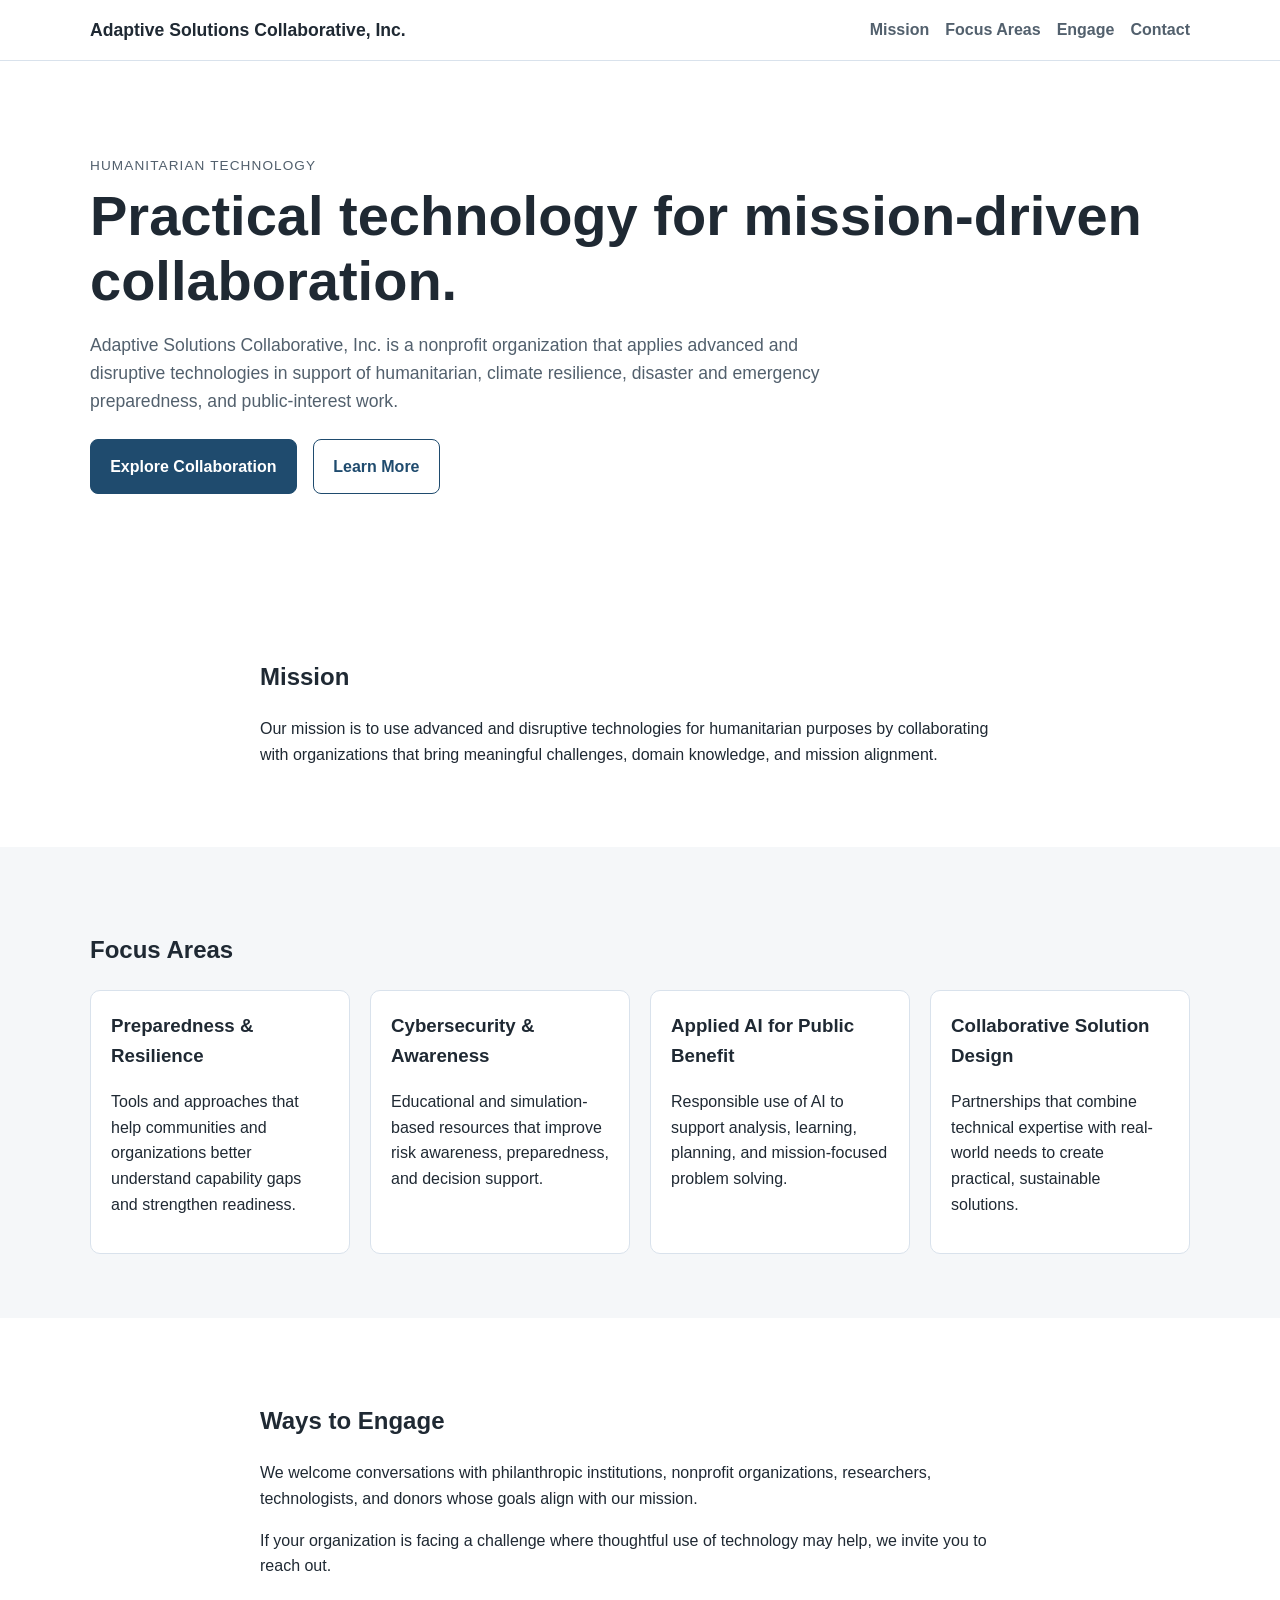
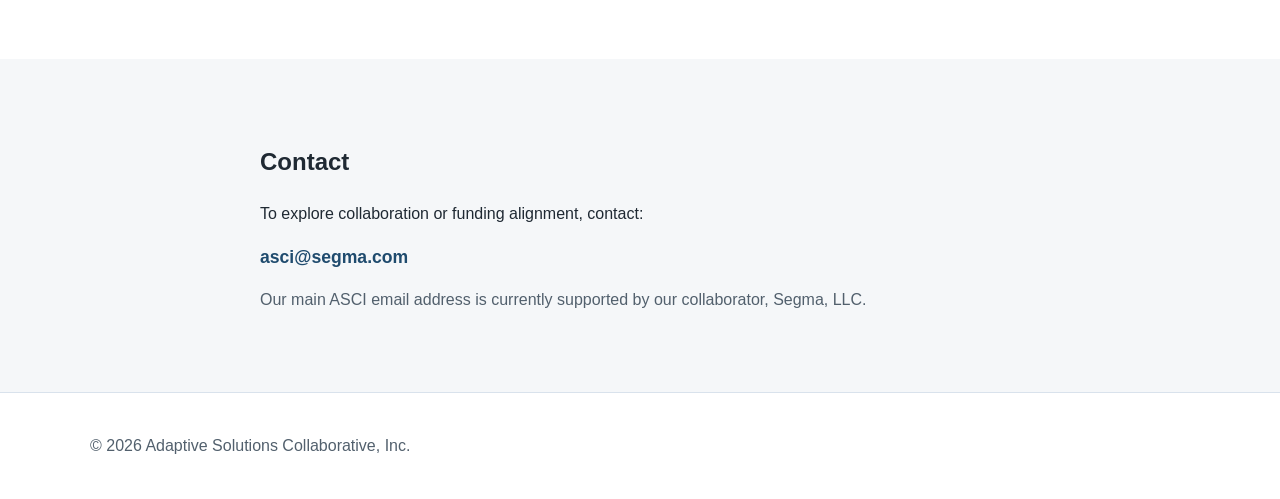
==== index.html @ 3cf9ac8d "Add content Update contact email and description in index.html" ====
<!DOCTYPE html>
<html lang="en">
<head>
  <meta charset="UTF-8" />
  <meta name="viewport" content="width=device-width, initial-scale=1.0" />
  <meta
    name="description"
    content="Adaptive Solutions Collaborative, Inc. uses advanced technologies for humanitarian purposes."
  />
  <title>Adaptive Solutions Collaborative, Inc.</title>
  <link rel="stylesheet" href="css/style.css" />
</head>
<body>
  <header class="site-header">
    <div class="container">
      <a class="brand" href="#">Adaptive Solutions Collaborative, Inc.</a>
      <nav aria-label="Main navigation">
        <ul class="nav-list">
          <li><a href="#mission">Mission</a></li>
          <li><a href="#focus">Focus Areas</a></li>
          <li><a href="#engage">Engage</a></li>
          <li><a href="#contact">Contact</a></li>
        </ul>
      </nav>
    </div>
  </header>

  <main>
    <section class="hero">
      <div class="container">
        <p class="eyebrow">Humanitarian Technology</p>
        <h1>Practical technology for mission-driven collaboration.</h1>
        <p class="lead">
          Adaptive Solutions Collaborative, Inc. is a nonprofit organization that
          applies advanced and disruptive technologies in support of humanitarian,
          climate resilience, disaster and emergency preparedness, and public-interest work.
        </p>
        <p class="hero-actions">
          <a class="button primary" href="#engage">Explore Collaboration</a>
          <a class="button secondary" href="#mission">Learn More</a>
        </p>
      </div>
    </section>

    <section id="mission" class="section">
      <div class="container narrow">
        <h2>Mission</h2>
        <p>
          Our mission is to use advanced and disruptive technologies for
          humanitarian purposes by collaborating with organizations that bring
          meaningful challenges, domain knowledge, and mission alignment.
        </p>
      </div>
    </section>

    <section id="focus" class="section alt">
      <div class="container">
        <h2>Focus Areas</h2>
        <div class="grid">
          <article class="card">
            <h3>Preparedness & Resilience</h3>
            <p>
              Tools and approaches that help communities and organizations better
              understand capability gaps and strengthen readiness.
            </p>
          </article>

          <article class="card">
            <h3>Cybersecurity & Awareness</h3>
            <p>
              Educational and simulation-based resources that improve risk
              awareness, preparedness, and decision support.
            </p>
          </article>

          <article class="card">
            <h3>Applied AI for Public Benefit</h3>
            <p>
              Responsible use of AI to support analysis, learning, planning, and
              mission-focused problem solving.
            </p>
          </article>

          <article class="card">
            <h3>Collaborative Solution Design</h3>
            <p>
              Partnerships that combine technical expertise with real-world needs
              to create practical, sustainable solutions.
            </p>
          </article>
        </div>
      </div>
    </section>

    <section id="engage" class="section">
      <div class="container narrow">
        <h2>Ways to Engage</h2>
        <p>
          We welcome conversations with philanthropic institutions, nonprofit
          organizations, researchers, technologists, and donors whose goals align
          with our mission.
        </p>
        <p>
          If your organization is facing a challenge where thoughtful use of
          technology may help, we invite you to reach out.
        </p>
      </div>
    </section>

    <section id="contact" class="section alt">
      <div class="container narrow">
        <h2>Contact</h2>
        <p>
          To explore collaboration or funding alignment, contact:
        </p>
        <p class="contact">
          <a href="mailto:asci@segma.com">asci@segma.com</a>
        </p>
        <p class="small-note">
          Our main ASCI email address is currently supported by our collaborator, Segma, LLC.
        </p>
      </div>
    </section>
  </main>

  <footer class="site-footer">
    <div class="container">
      <p>&copy; 2026 Adaptive Solutions Collaborative, Inc.</p>
    </div>
  </footer>
</body>
</html>
---- css/style.css ----
:root {
  --bg: #ffffff;
  --bg-alt: #f5f7f9;
  --text: #1f2933;
  --muted: #52606d;
  --border: #d9e2ec;
  --accent: #1f4b6e;
  --accent-dark: #16364f;
  --max-width: 1100px;
  --narrow-width: 760px;
}

* {
  box-sizing: border-box;
}

html {
  scroll-behavior: smooth;
}

body {
  margin: 0;
  font-family: Arial, Helvetica, sans-serif;
  line-height: 1.6;
  color: var(--text);
  background: var(--bg);
}

a {
  color: var(--accent);
}

a:hover,
a:focus {
  color: var(--accent-dark);
}

.container {
  width: min(100% - 2rem, var(--max-width));
  margin: 0 auto;
}

.container.narrow {
  width: min(100% - 2rem, var(--narrow-width));
}

.site-header {
  border-bottom: 1px solid var(--border);
  background: #fff;
}

.site-header .container {
  display: flex;
  justify-content: space-between;
  align-items: center;
  gap: 1rem;
  padding: 1rem 0;
  flex-wrap: wrap;
}

.brand {
  text-decoration: none;
  color: var(--text);
  font-size: 1.1rem;
  font-weight: 700;
}

.nav-list {
  list-style: none;
  display: flex;
  gap: 1rem;
  margin: 0;
  padding: 0;
  flex-wrap: wrap;
}

.nav-list a {
  text-decoration: none;
  color: var(--muted);
  font-weight: 600;
}

.hero {
  padding: 5rem 0 4rem;
}

.eyebrow {
  text-transform: uppercase;
  letter-spacing: 0.08em;
  font-size: 0.85rem;
  color: var(--muted);
  margin-bottom: 0.5rem;
}

.hero h1 {
  font-size: clamp(2rem, 5vw, 3.5rem);
  line-height: 1.15;
  margin: 0 0 1rem;
}

.lead {
  max-width: 48rem;
  color: var(--muted);
  font-size: 1.1rem;
}

.hero-actions {
  margin-top: 1.5rem;
}

.button {
  display: inline-block;
  padding: 0.85rem 1.2rem;
  margin-right: 0.75rem;
  border-radius: 8px;
  text-decoration: none;
  font-weight: 700;
  border: 1px solid var(--accent);
}

.button.primary {
  background: var(--accent);
  color: #fff;
}

.button.secondary {
  background: transparent;
  color: var(--accent);
}

.section {
  padding: 4rem 0;
}

.alt {
  background: var(--bg-alt);
}

.grid {
  display: grid;
  grid-template-columns: repeat(auto-fit, minmax(240px, 1fr));
  gap: 1.25rem;
}

.card {
  background: #fff;
  border: 1px solid var(--border);
  padding: 1.25rem;
  border-radius: 10px;
}

.card h3 {
  margin-top: 0;
}

.contact a {
  font-size: 1.1rem;
  font-weight: 700;
  text-decoration: none;
}

.small-note,
.site-footer {
  color: var(--muted);
}

.site-footer {
  border-top: 1px solid var(--border);
  padding: 1.5rem 0;
}

@media (max-width: 700px) {
  .hero {
    padding: 3.5rem 0 3rem;
  }

  .section {
    padding: 3rem 0;
  }
}
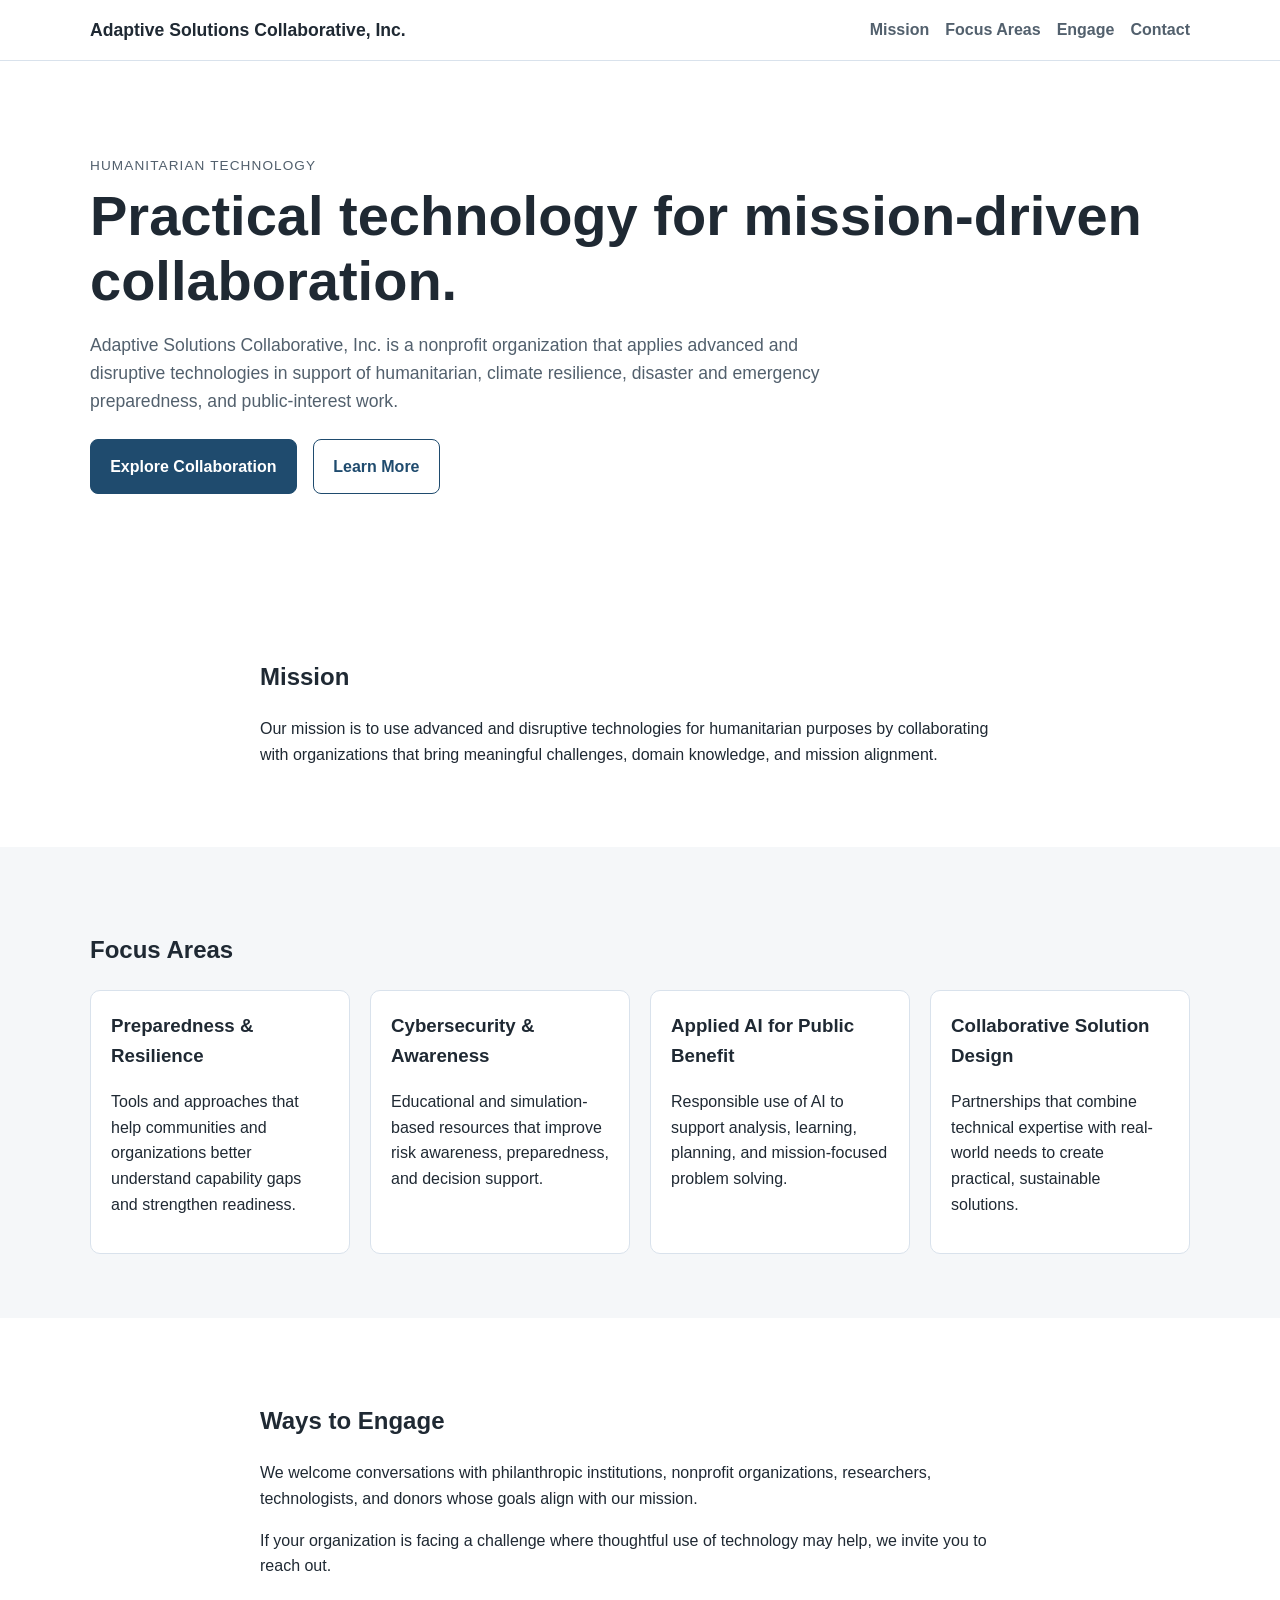
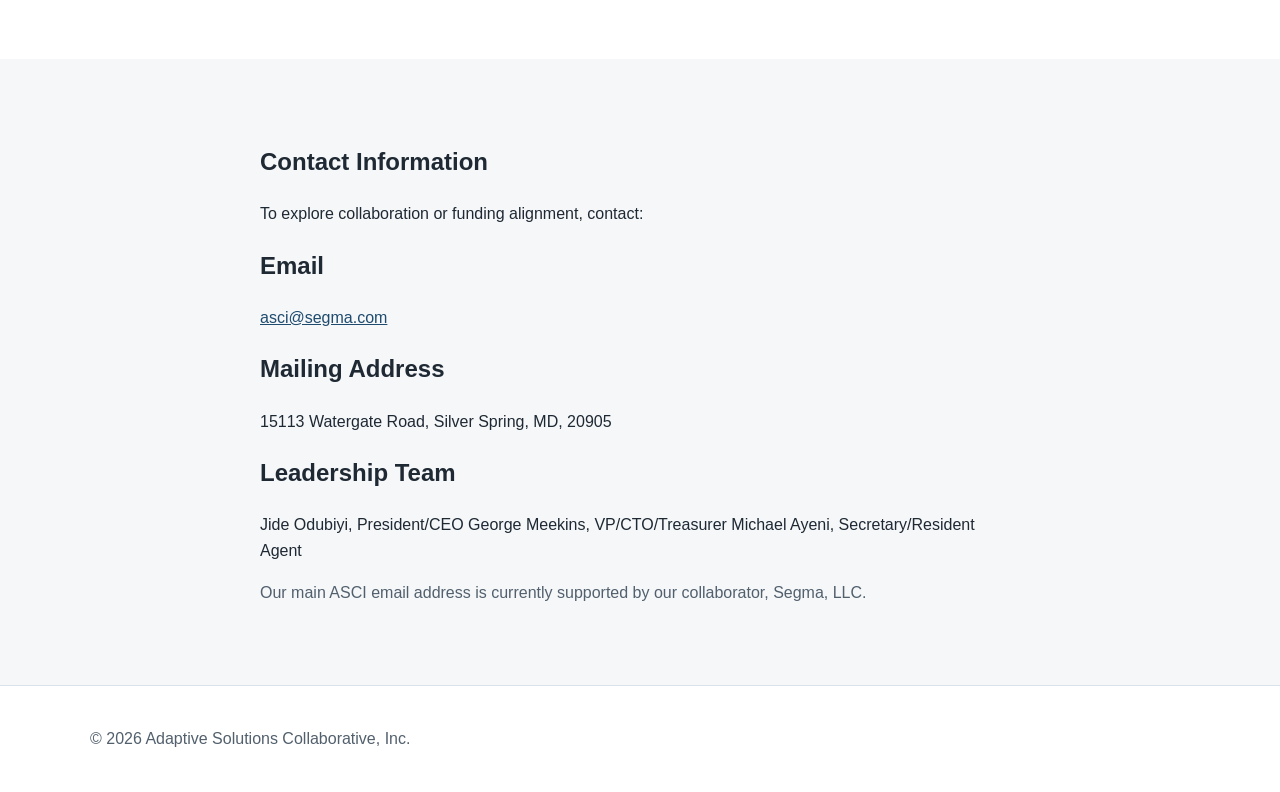
==== commit ded8673d: "Update contact section with detailed information" ====
--- a/index.html
+++ b/index.html
@@ -109,12 +109,25 @@
 
     <section id="contact" class="section alt">
       <div class="container narrow">
-        <h2>Contact</h2>
+        <h2>Contact Information</h2>
+       
         <p>
           To explore collaboration or funding alignment, contact:
         </p>
+        
         <p class="contact">
+          <h2>Email</h2>
           <a href="mailto:asci@segma.com">asci@segma.com</a>
+          <h2>Mailing Address</h2>
+          <p>
+            15113 Watergate Road, Silver Spring, MD, 20905
+          </p>
+          <h2>Leadership Team</h2>
+          <p>
+            Jide Odubiyi, President/CEO
+            George Meekins, VP/CTO/Treasurer
+            Michael Ayeni, Secretary/Resident Agent
+          </p>
         </p>
         <p class="small-note">
           Our main ASCI email address is currently supported by our collaborator, Segma, LLC.
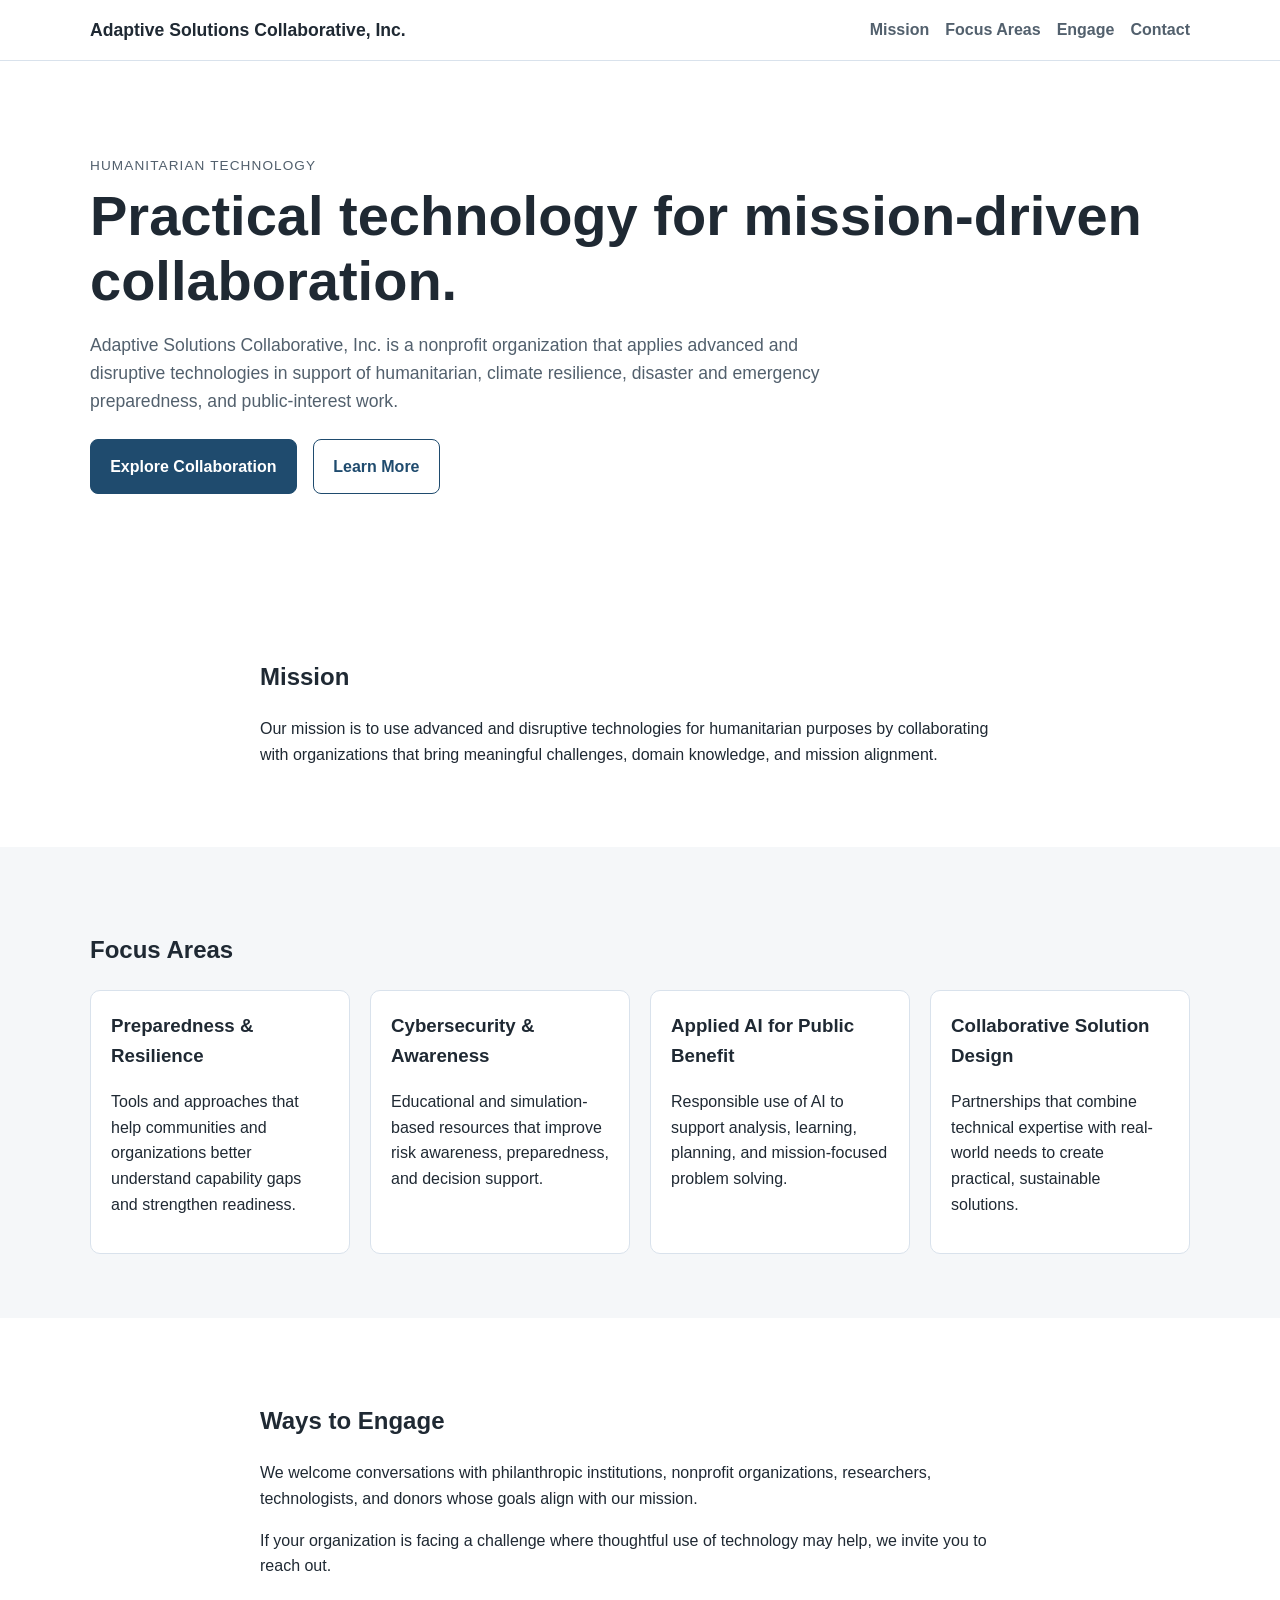
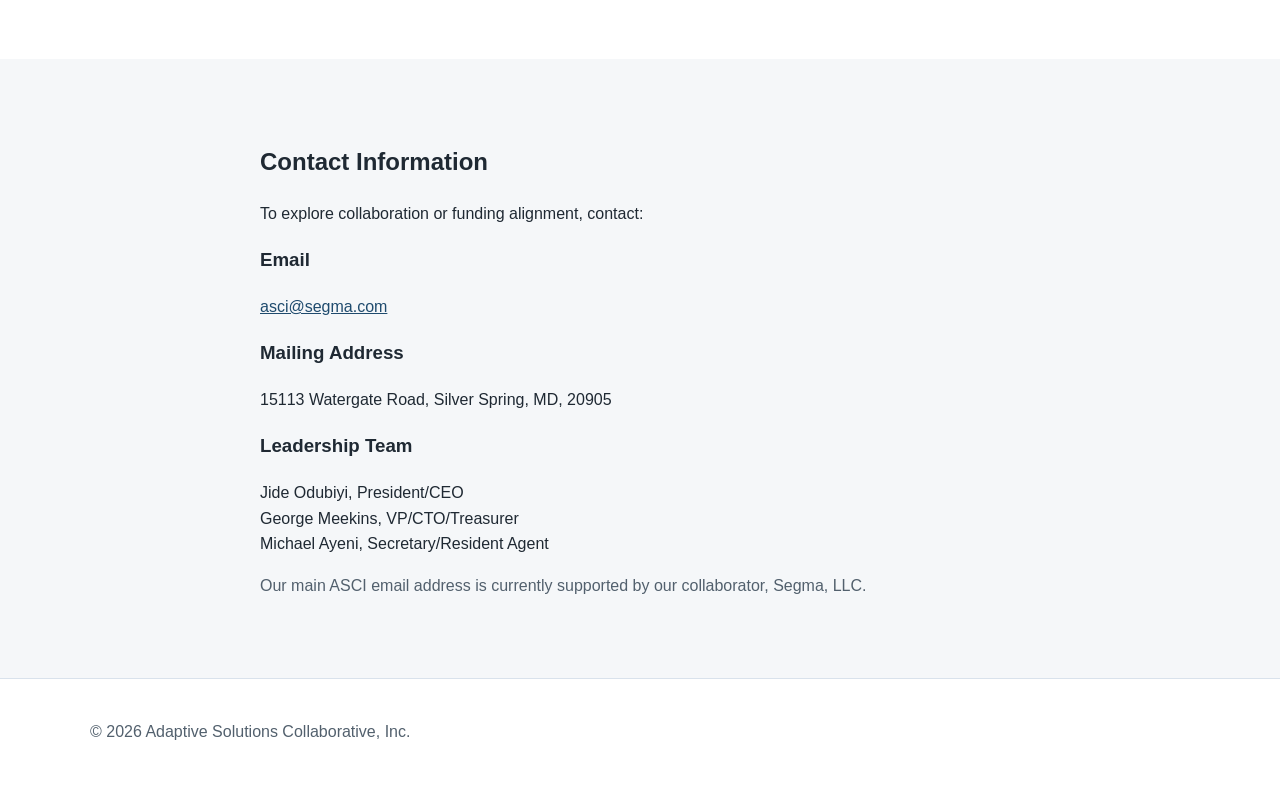
==== commit 5de0ac85: "Change headings from h2 to h3 in contact section" ====
--- a/index.html
+++ b/index.html
@@ -116,16 +116,16 @@
         </p>
         
         <p class="contact">
-          <h2>Email</h2>
+          <h3>Email</h3>
           <a href="mailto:asci@segma.com">asci@segma.com</a>
-          <h2>Mailing Address</h2>
+          <h3>Mailing Address</h3>
           <p>
             15113 Watergate Road, Silver Spring, MD, 20905
           </p>
-          <h2>Leadership Team</h2>
+          <h3>Leadership Team</h3>
           <p>
-            Jide Odubiyi, President/CEO
-            George Meekins, VP/CTO/Treasurer
+            Jide Odubiyi, President/CEO<br>
+            George Meekins, VP/CTO/Treasurer<br>
             Michael Ayeni, Secretary/Resident Agent
           </p>
         </p>
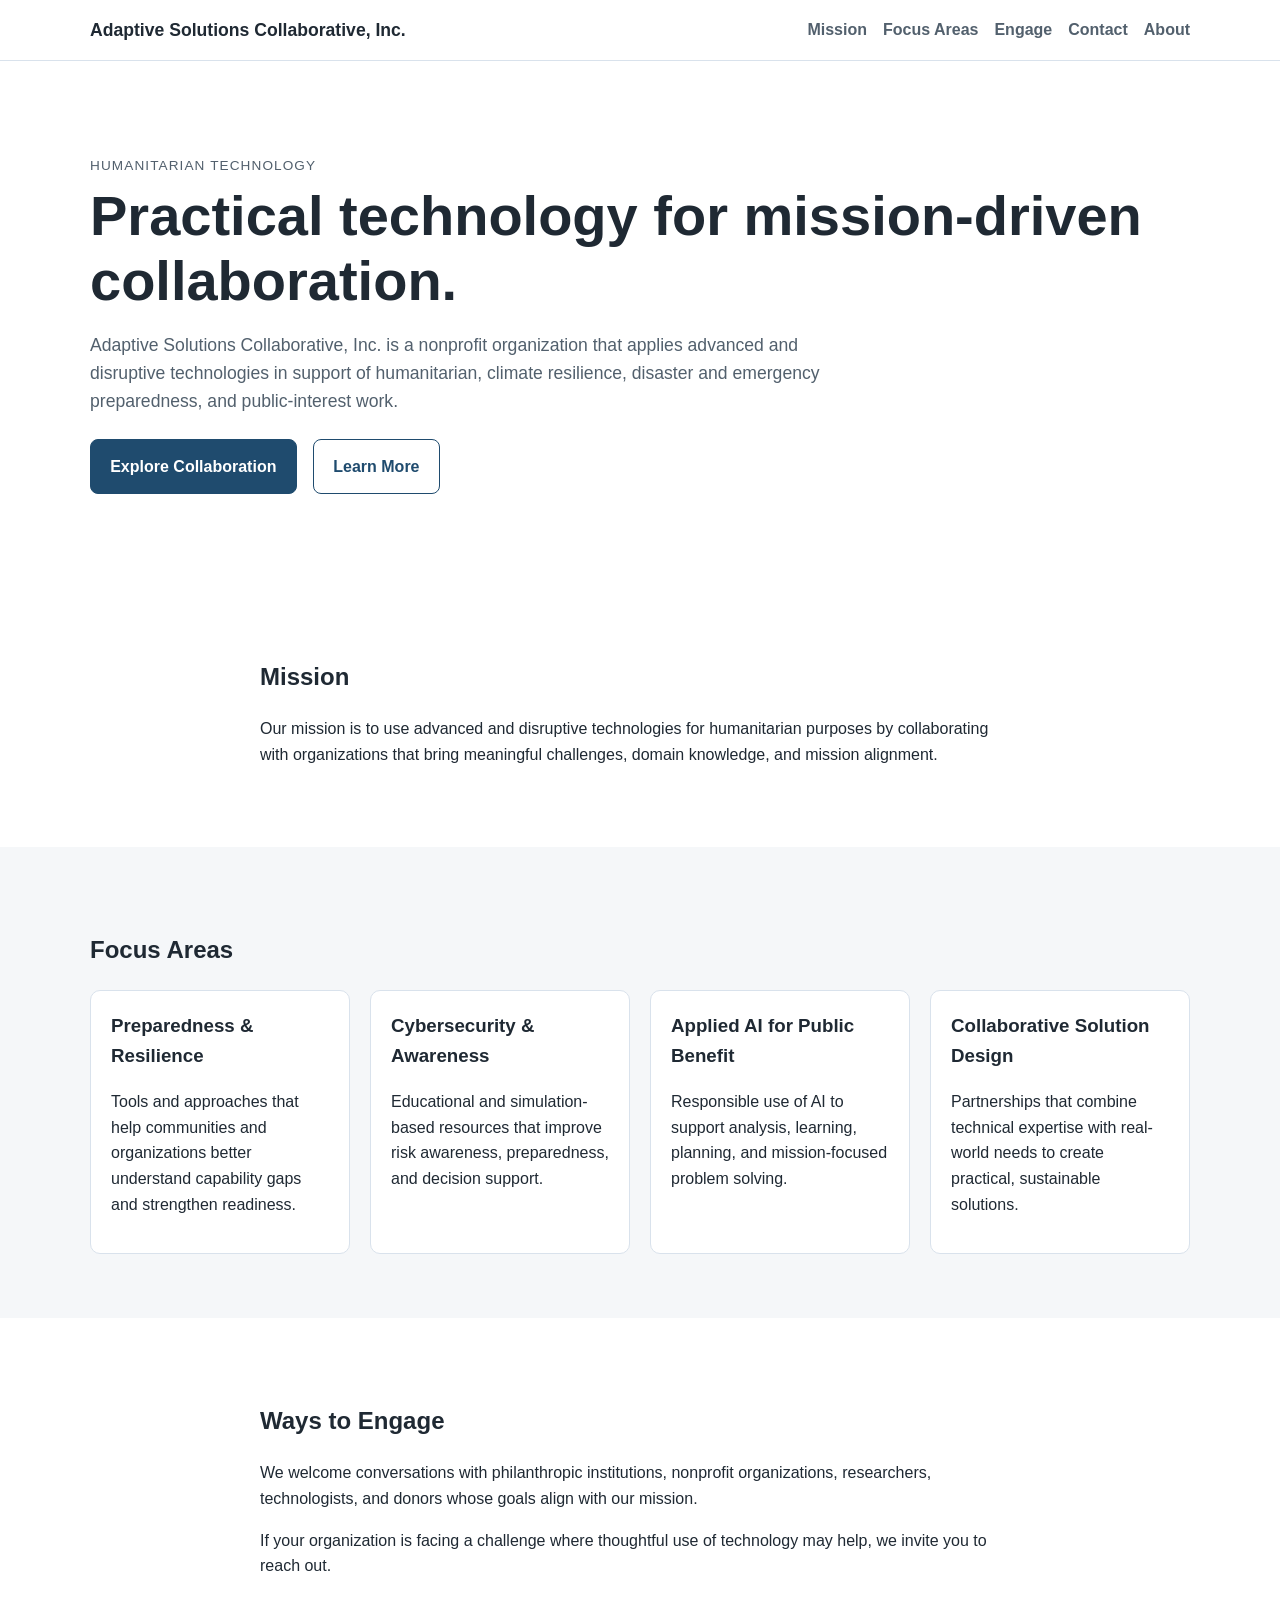
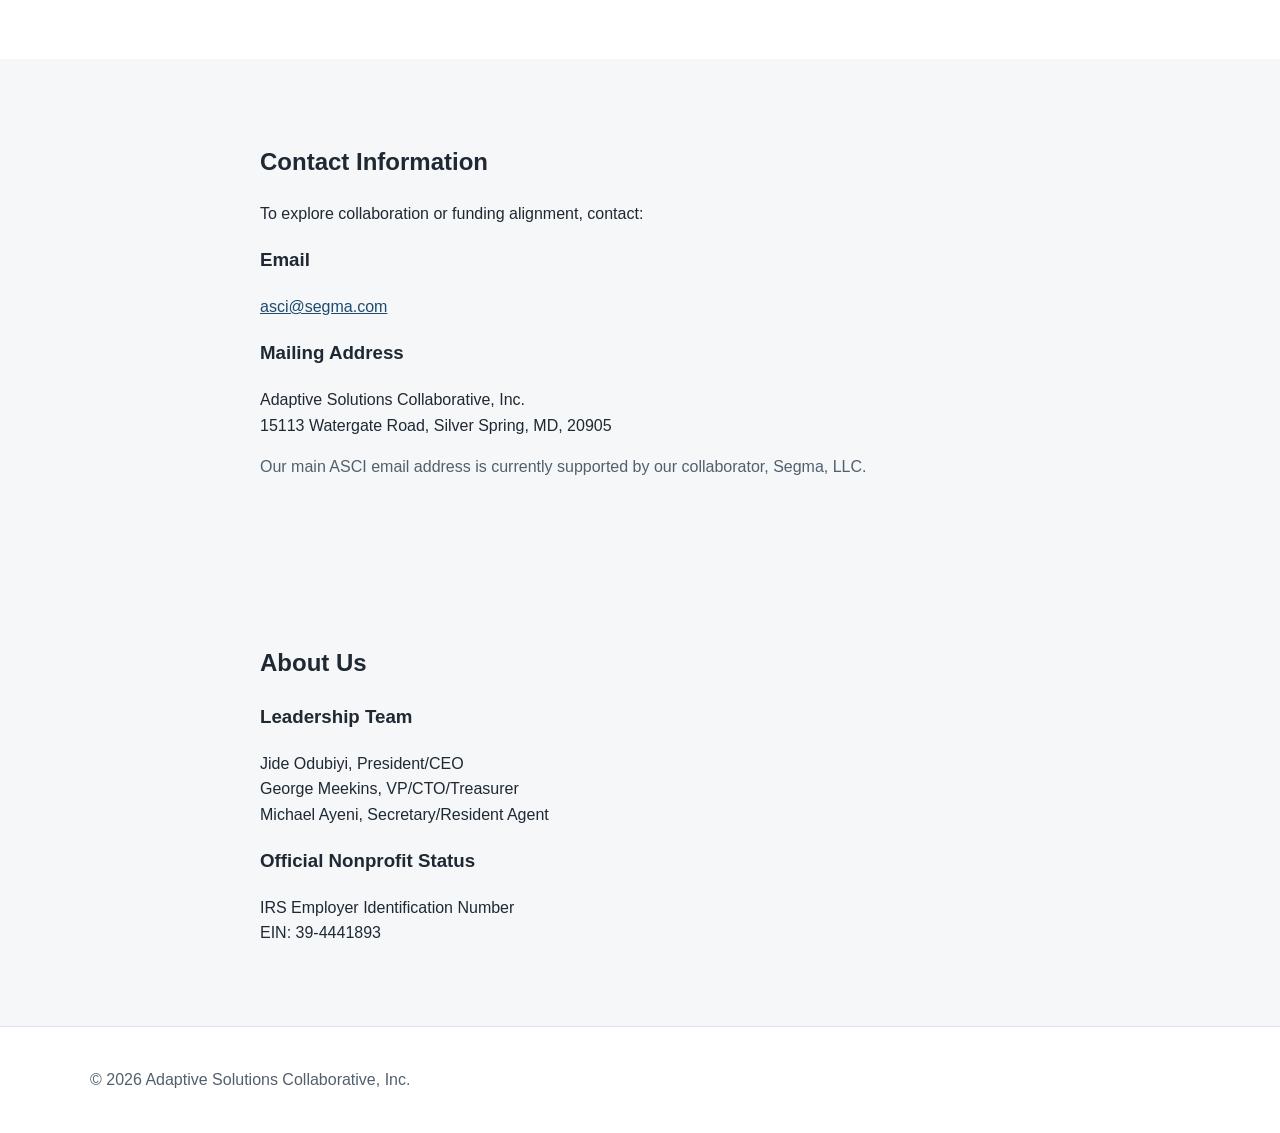
==== commit 5e8b96f2: "Add About section and update contact details Added 'About' section and updated contact information." ====
--- a/index.html
+++ b/index.html
@@ -20,6 +20,7 @@
           <li><a href="#focus">Focus Areas</a></li>
           <li><a href="#engage">Engage</a></li>
           <li><a href="#contact">Contact</a></li>
+          <li><a href="#about">About</a></li>
         </ul>
       </nav>
     </div>
@@ -110,18 +111,26 @@
     <section id="contact" class="section alt">
       <div class="container narrow">
         <h2>Contact Information</h2>
-       
         <p>
           To explore collaboration or funding alignment, contact:
         </p>
-        
         <p class="contact">
           <h3>Email</h3>
           <a href="mailto:asci@segma.com">asci@segma.com</a>
           <h3>Mailing Address</h3>
           <p>
+            Adaptive Solutions Collaborative, Inc.<br>
             15113 Watergate Road, Silver Spring, MD, 20905
           </p>
+          <p class="small-note">
+          Our main ASCI email address is currently supported by our collaborator, Segma, LLC.
+        </p>
+      </div>
+      
+    </section>
+     <section id="about" class="section alt">
+      <div class="container narrow">
+        <h2>About Us</h2>
           <h3>Leadership Team</h3>
           <p>
             Jide Odubiyi, President/CEO<br>
@@ -129,8 +138,10 @@
             Michael Ayeni, Secretary/Resident Agent
           </p>
         </p>
-        <p class="small-note">
-          Our main ASCI email address is currently supported by our collaborator, Segma, LLC.
+        <h3>Official Nonprofit Status</h3>
+        <p>
+          IRS Employer Identification Number<br>
+          EIN: 39-4441893
         </p>
       </div>
     </section>
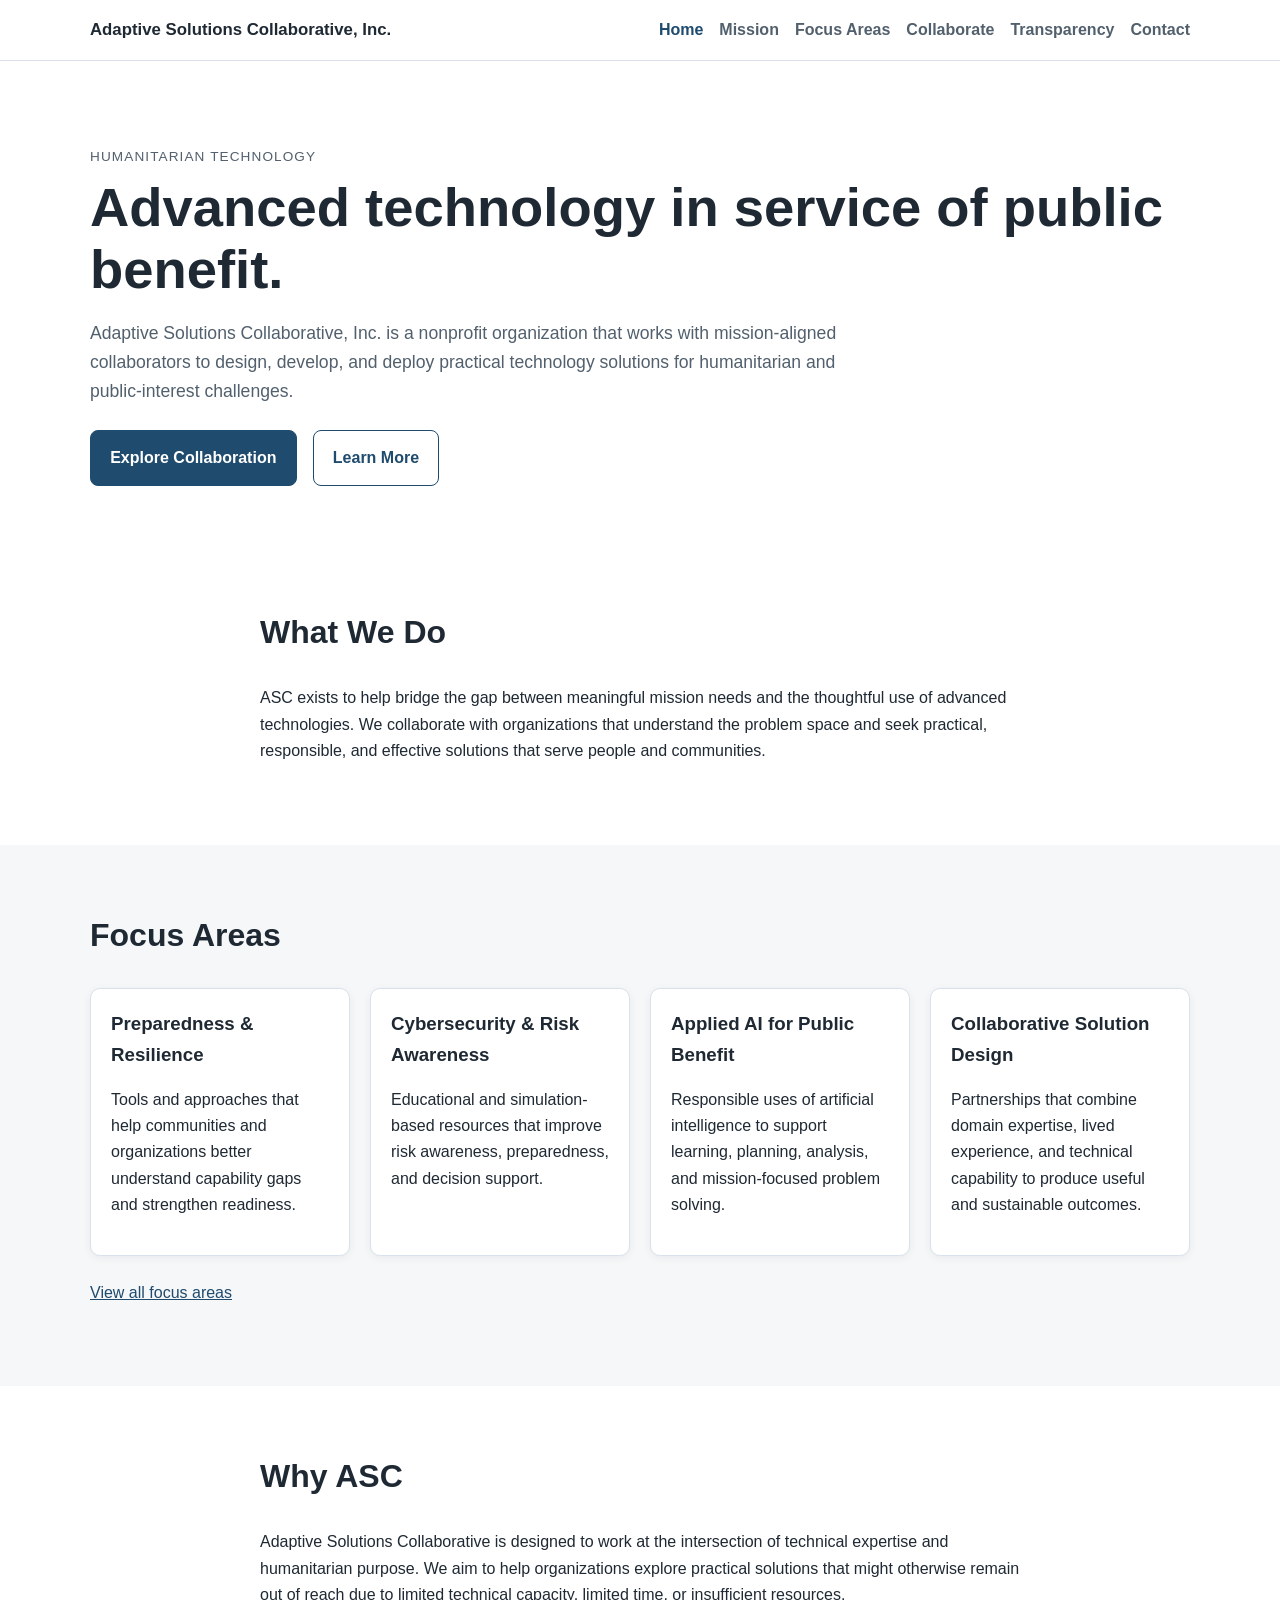
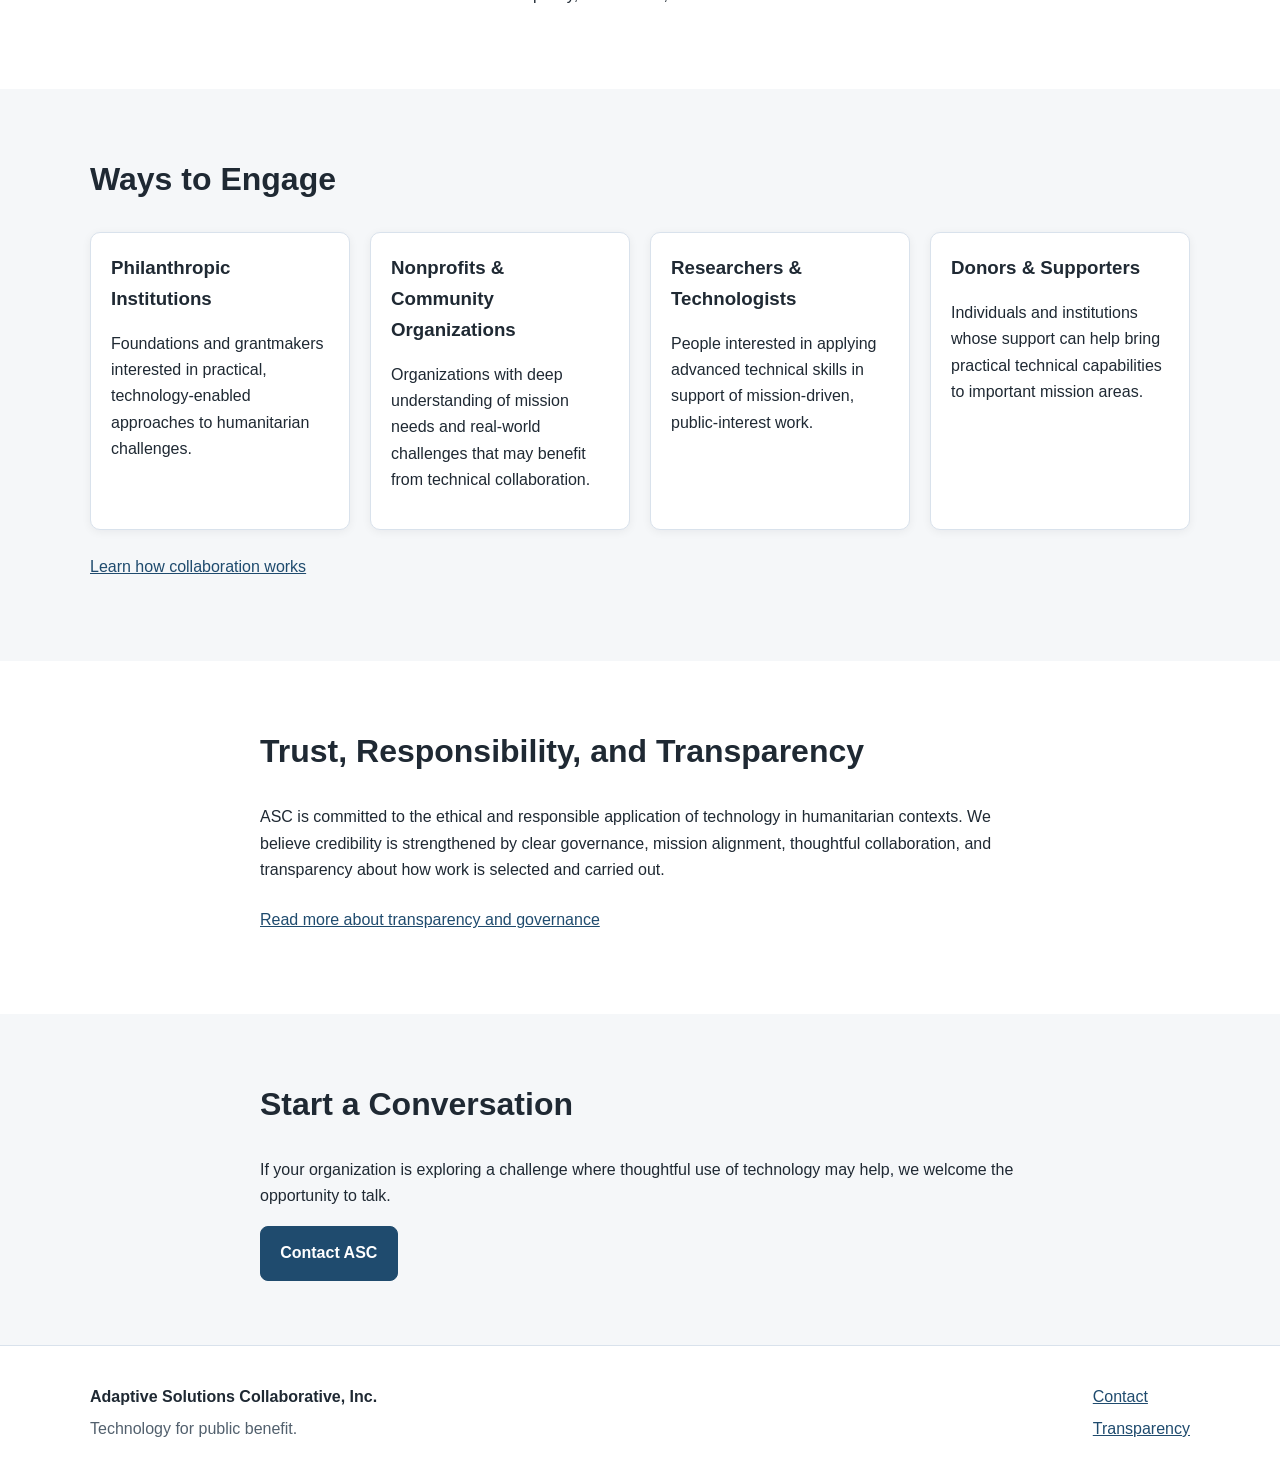
==== commit 15234c09: "Expand ASCI website content and navigation" ====
--- a/index.html
+++ b/index.html
@@ -5,22 +5,27 @@
   <meta name="viewport" content="width=device-width, initial-scale=1.0" />
   <meta
     name="description"
-    content="Adaptive Solutions Collaborative, Inc. uses advanced technologies for humanitarian purposes."
+    content="Adaptive Solutions Collaborative, Inc. applies advanced technologies to humanitarian and public-interest challenges through practical, responsible collaboration."
   />
   <title>Adaptive Solutions Collaborative, Inc.</title>
   <link rel="stylesheet" href="css/style.css" />
+  <script src="js/site.js" defer></script>
 </head>
 <body>
   <header class="site-header">
-    <div class="container">
-      <a class="brand" href="#">Adaptive Solutions Collaborative, Inc.</a>
-      <nav aria-label="Main navigation">
+    <div class="container header-inner">
+      <a class="brand" href="index.html">Adaptive Solutions Collaborative, Inc.</a>
+      <button class="nav-toggle" aria-expanded="false" aria-controls="site-nav">
+        Menu
+      </button>
+      <nav id="site-nav" class="site-nav" aria-label="Main navigation">
         <ul class="nav-list">
-          <li><a href="#mission">Mission</a></li>
-          <li><a href="#focus">Focus Areas</a></li>
-          <li><a href="#engage">Engage</a></li>
-          <li><a href="#contact">Contact</a></li>
-          <li><a href="#about">About</a></li>
+          <li><a class="active" href="index.html">Home</a></li>
+          <li><a href="mission.html">Mission</a></li>
+          <li><a href="focus-areas.html">Focus Areas</a></li>
+          <li><a href="collaborate.html">Collaborate</a></li>
+          <li><a href="transparency.html">Transparency</a></li>
+          <li><a href="contact.html">Contact</a></li>
         </ul>
       </nav>
     </div>
@@ -30,36 +35,37 @@
     <section class="hero">
       <div class="container">
         <p class="eyebrow">Humanitarian Technology</p>
-        <h1>Practical technology for mission-driven collaboration.</h1>
+        <h1>Advanced technology in service of public benefit.</h1>
         <p class="lead">
           Adaptive Solutions Collaborative, Inc. is a nonprofit organization that
-          applies advanced and disruptive technologies in support of humanitarian,
-          climate resilience, disaster and emergency preparedness, and public-interest work.
-        </p>
-        <p class="hero-actions">
-          <a class="button primary" href="#engage">Explore Collaboration</a>
-          <a class="button secondary" href="#mission">Learn More</a>
-        </p>
-      </div>
-    </section>
-
-    <section id="mission" class="section">
-      <div class="container narrow">
-        <h2>Mission</h2>
-        <p>
-          Our mission is to use advanced and disruptive technologies for
-          humanitarian purposes by collaborating with organizations that bring
-          meaningful challenges, domain knowledge, and mission alignment.
-        </p>
-      </div>
-    </section>
-
-    <section id="focus" class="section alt">
+          works with mission-aligned collaborators to design, develop, and deploy
+          practical technology solutions for humanitarian and public-interest challenges.
+        </p>
+        <div class="hero-actions">
+          <a class="button primary" href="collaborate.html">Explore Collaboration</a>
+          <a class="button secondary" href="mission.html">Learn More</a>
+        </div>
+      </div>
+    </section>
+
+    <section class="section">
+      <div class="container narrow">
+        <h2>What We Do</h2>
+        <p>
+          ASC exists to help bridge the gap between meaningful mission needs and the
+          thoughtful use of advanced technologies. We collaborate with organizations
+          that understand the problem space and seek practical, responsible, and
+          effective solutions that serve people and communities.
+        </p>
+      </div>
+    </section>
+
+    <section class="section alt">
       <div class="container">
         <h2>Focus Areas</h2>
-        <div class="grid">
-          <article class="card">
-            <h3>Preparedness & Resilience</h3>
+        <div class="card-grid">
+          <article class="card">
+            <h3>Preparedness &amp; Resilience</h3>
             <p>
               Tools and approaches that help communities and organizations better
               understand capability gaps and strengthen readiness.
@@ -67,90 +73,129 @@
           </article>
 
           <article class="card">
-            <h3>Cybersecurity & Awareness</h3>
-            <p>
-              Educational and simulation-based resources that improve risk
-              awareness, preparedness, and decision support.
+            <h3>Cybersecurity &amp; Risk Awareness</h3>
+            <p>
+              Educational and simulation-based resources that improve risk awareness,
+              preparedness, and decision support.
             </p>
           </article>
 
           <article class="card">
             <h3>Applied AI for Public Benefit</h3>
             <p>
-              Responsible use of AI to support analysis, learning, planning, and
-              mission-focused problem solving.
+              Responsible uses of artificial intelligence to support learning,
+              planning, analysis, and mission-focused problem solving.
             </p>
           </article>
 
           <article class="card">
             <h3>Collaborative Solution Design</h3>
             <p>
-              Partnerships that combine technical expertise with real-world needs
-              to create practical, sustainable solutions.
+              Partnerships that combine domain expertise, lived experience, and
+              technical capability to produce useful and sustainable outcomes.
             </p>
           </article>
         </div>
-      </div>
-    </section>
-
-    <section id="engage" class="section">
-      <div class="container narrow">
+
+        <p class="section-link">
+          <a href="focus-areas.html">View all focus areas</a>
+        </p>
+      </div>
+    </section>
+
+    <section class="section">
+      <div class="container narrow">
+        <h2>Why ASC</h2>
+        <p>
+          Adaptive Solutions Collaborative is designed to work at the intersection
+          of technical expertise and humanitarian purpose. We aim to help organizations
+          explore practical solutions that might otherwise remain out of reach due to
+          limited technical capacity, limited time, or insufficient resources.
+        </p>
+      </div>
+    </section>
+
+    <section class="section alt">
+      <div class="container">
         <h2>Ways to Engage</h2>
-        <p>
-          We welcome conversations with philanthropic institutions, nonprofit
-          organizations, researchers, technologists, and donors whose goals align
-          with our mission.
-        </p>
-        <p>
-          If your organization is facing a challenge where thoughtful use of
-          technology may help, we invite you to reach out.
-        </p>
-      </div>
-    </section>
-
-    <section id="contact" class="section alt">
-      <div class="container narrow">
-        <h2>Contact Information</h2>
-        <p>
-          To explore collaboration or funding alignment, contact:
-        </p>
-        <p class="contact">
-          <h3>Email</h3>
-          <a href="mailto:asci@segma.com">asci@segma.com</a>
-          <h3>Mailing Address</h3>
-          <p>
-            Adaptive Solutions Collaborative, Inc.<br>
-            15113 Watergate Road, Silver Spring, MD, 20905
-          </p>
-          <p class="small-note">
-          Our main ASCI email address is currently supported by our collaborator, Segma, LLC.
-        </p>
-      </div>
-      
-    </section>
-     <section id="about" class="section alt">
-      <div class="container narrow">
-        <h2>About Us</h2>
-          <h3>Leadership Team</h3>
-          <p>
-            Jide Odubiyi, President/CEO<br>
-            George Meekins, VP/CTO/Treasurer<br>
-            Michael Ayeni, Secretary/Resident Agent
-          </p>
-        </p>
-        <h3>Official Nonprofit Status</h3>
-        <p>
-          IRS Employer Identification Number<br>
-          EIN: 39-4441893
-        </p>
+        <div class="card-grid">
+          <article class="card">
+            <h3>Philanthropic Institutions</h3>
+            <p>
+              Foundations and grantmakers interested in practical, technology-enabled
+              approaches to humanitarian challenges.
+            </p>
+          </article>
+
+          <article class="card">
+            <h3>Nonprofits &amp; Community Organizations</h3>
+            <p>
+              Organizations with deep understanding of mission needs and real-world
+              challenges that may benefit from technical collaboration.
+            </p>
+          </article>
+
+          <article class="card">
+            <h3>Researchers &amp; Technologists</h3>
+            <p>
+              People interested in applying advanced technical skills in support of
+              mission-driven, public-interest work.
+            </p>
+          </article>
+
+          <article class="card">
+            <h3>Donors &amp; Supporters</h3>
+            <p>
+              Individuals and institutions whose support can help bring practical
+              technical capabilities to important mission areas.
+            </p>
+          </article>
+        </div>
+
+        <p class="section-link">
+          <a href="collaborate.html">Learn how collaboration works</a>
+        </p>
+      </div>
+    </section>
+
+    <section class="section">
+      <div class="container narrow">
+        <h2>Trust, Responsibility, and Transparency</h2>
+        <p>
+          ASC is committed to the ethical and responsible application of technology
+          in humanitarian contexts. We believe credibility is strengthened by clear
+          governance, mission alignment, thoughtful collaboration, and transparency
+          about how work is selected and carried out.
+        </p>
+        <p class="section-link">
+          <a href="transparency.html">Read more about transparency and governance</a>
+        </p>
+      </div>
+    </section>
+
+    <section class="section callout">
+      <div class="container narrow">
+        <h2>Start a Conversation</h2>
+        <p>
+          If your organization is exploring a challenge where thoughtful use of
+          technology may help, we welcome the opportunity to talk.
+        </p>
+        <a class="button primary" href="contact.html">Contact ASC</a>
       </div>
     </section>
   </main>
 
   <footer class="site-footer">
-    <div class="container">
-      <p>&copy; 2026 Adaptive Solutions Collaborative, Inc.</p>
+    <div class="container footer-inner">
+      <div>
+        <p class="footer-title">Adaptive Solutions Collaborative, Inc.</p>
+        <p class="footer-tag">Technology for public benefit.</p>
+      </div>
+      <div>
+        <p><a href="contact.html">Contact</a></p>
+        <p><a href="transparency.html">Transparency</a></p>
+      </div>
     </div>
   </footer>
 </body>
-</html>
+</html>
--- a/css/style.css
+++ b/css/style.css
@@ -8,6 +8,8 @@
   --accent-dark: #16364f;
   --max-width: 1100px;
   --narrow-width: 760px;
+  --radius: 10px;
+  --shadow: 0 2px 10px rgba(15, 23, 42, 0.06);
 }
 
 * {
@@ -21,9 +23,14 @@
 body {
   margin: 0;
   font-family: Arial, Helvetica, sans-serif;
-  line-height: 1.6;
+  line-height: 1.65;
   color: var(--text);
   background: var(--bg);
+}
+
+img {
+  max-width: 100%;
+  display: block;
 }
 
 a {
@@ -47,12 +54,15 @@
 .site-header {
   border-bottom: 1px solid var(--border);
   background: #fff;
-}
-
-.site-header .container {
-  display: flex;
+  position: sticky;
+  top: 0;
+  z-index: 20;
+}
+
+.header-inner {
+  display: flex;
+  align-items: center;
   justify-content: space-between;
-  align-items: center;
   gap: 1rem;
   padding: 1rem 0;
   flex-wrap: wrap;
@@ -61,8 +71,12 @@
 .brand {
   text-decoration: none;
   color: var(--text);
-  font-size: 1.1rem;
-  font-weight: 700;
+  font-size: 1.05rem;
+  font-weight: 700;
+}
+
+.site-nav {
+  display: block;
 }
 
 .nav-list {
@@ -80,8 +94,25 @@
   font-weight: 600;
 }
 
-.hero {
-  padding: 5rem 0 4rem;
+.nav-list a.active,
+.nav-list a:hover,
+.nav-list a:focus {
+  color: var(--accent);
+}
+
+.nav-toggle {
+  display: none;
+  background: transparent;
+  border: 1px solid var(--border);
+  border-radius: 8px;
+  padding: 0.6rem 0.9rem;
+  font-weight: 700;
+  cursor: pointer;
+}
+
+.hero,
+.page-hero {
+  padding: 4.5rem 0 3.5rem;
 }
 
 .eyebrow {
@@ -92,8 +123,9 @@
   margin-bottom: 0.5rem;
 }
 
-.hero h1 {
-  font-size: clamp(2rem, 5vw, 3.5rem);
+.hero h1,
+.page-hero h1 {
+  font-size: clamp(2rem, 5vw, 3.4rem);
   line-height: 1.15;
   margin: 0 0 1rem;
 }
@@ -102,16 +134,18 @@
   max-width: 48rem;
   color: var(--muted);
   font-size: 1.1rem;
+  margin-bottom: 1.5rem;
 }
 
 .hero-actions {
-  margin-top: 1.5rem;
+  display: flex;
+  gap: 1rem;
+  flex-wrap: wrap;
 }
 
 .button {
   display: inline-block;
   padding: 0.85rem 1.2rem;
-  margin-right: 0.75rem;
   border-radius: 8px;
   text-decoration: none;
   font-weight: 700;
@@ -123,6 +157,12 @@
   color: #fff;
 }
 
+.button.primary:hover,
+.button.primary:focus {
+  background: var(--accent-dark);
+  color: #fff;
+}
+
 .button.secondary {
   background: transparent;
   color: var(--accent);
@@ -132,11 +172,18 @@
   padding: 4rem 0;
 }
 
-.alt {
+.alt,
+.callout {
   background: var(--bg-alt);
 }
 
-.grid {
+.section h2,
+.callout h2 {
+  margin-top: 0;
+  font-size: 2rem;
+}
+
+.card-grid {
   display: grid;
   grid-template-columns: repeat(auto-fit, minmax(240px, 1fr));
   gap: 1.25rem;
@@ -145,36 +192,85 @@
 .card {
   background: #fff;
   border: 1px solid var(--border);
+  border-radius: var(--radius);
   padding: 1.25rem;
-  border-radius: 10px;
+  box-shadow: var(--shadow);
 }
 
 .card h3 {
   margin-top: 0;
-}
-
-.contact a {
-  font-size: 1.1rem;
-  font-weight: 700;
-  text-decoration: none;
-}
-
-.small-note,
-.site-footer {
-  color: var(--muted);
+  margin-bottom: 0.75rem;
+}
+
+.section-link {
+  margin-top: 1.5rem;
+}
+
+.process-list {
+  padding-left: 1.2rem;
+}
+
+.process-list li {
+  margin-bottom: 1rem;
+}
+
+.contact-line a {
+  font-size: 1.2rem;
+  font-weight: 700;
+  text-decoration: none;
 }
 
 .site-footer {
   border-top: 1px solid var(--border);
-  padding: 1.5rem 0;
+  padding: 2rem 0;
+}
+
+.footer-inner {
+  display: flex;
+  justify-content: space-between;
+  gap: 2rem;
+  flex-wrap: wrap;
+}
+
+.footer-title {
+  font-weight: 700;
+  margin: 0 0 0.25rem;
+}
+
+.footer-tag {
+  color: var(--muted);
+  margin: 0;
+}
+
+.site-footer p {
+  margin: 0.35rem 0;
+}
+
+@media (max-width: 800px) {
+  .nav-toggle {
+    display: inline-block;
+  }
+
+  .site-nav {
+    width: 100%;
+    display: none;
+  }
+
+  .site-nav.open {
+    display: block;
+  }
+
+  .nav-list {
+    flex-direction: column;
+    align-items: flex-start;
+    padding-top: 0.5rem;
+  }
 }
 
 @media (max-width: 700px) {
-  .hero {
-    padding: 3.5rem 0 3rem;
-  }
-
+  .hero,
+  .page-hero,
   .section {
     padding: 3rem 0;
   }
-}
+}
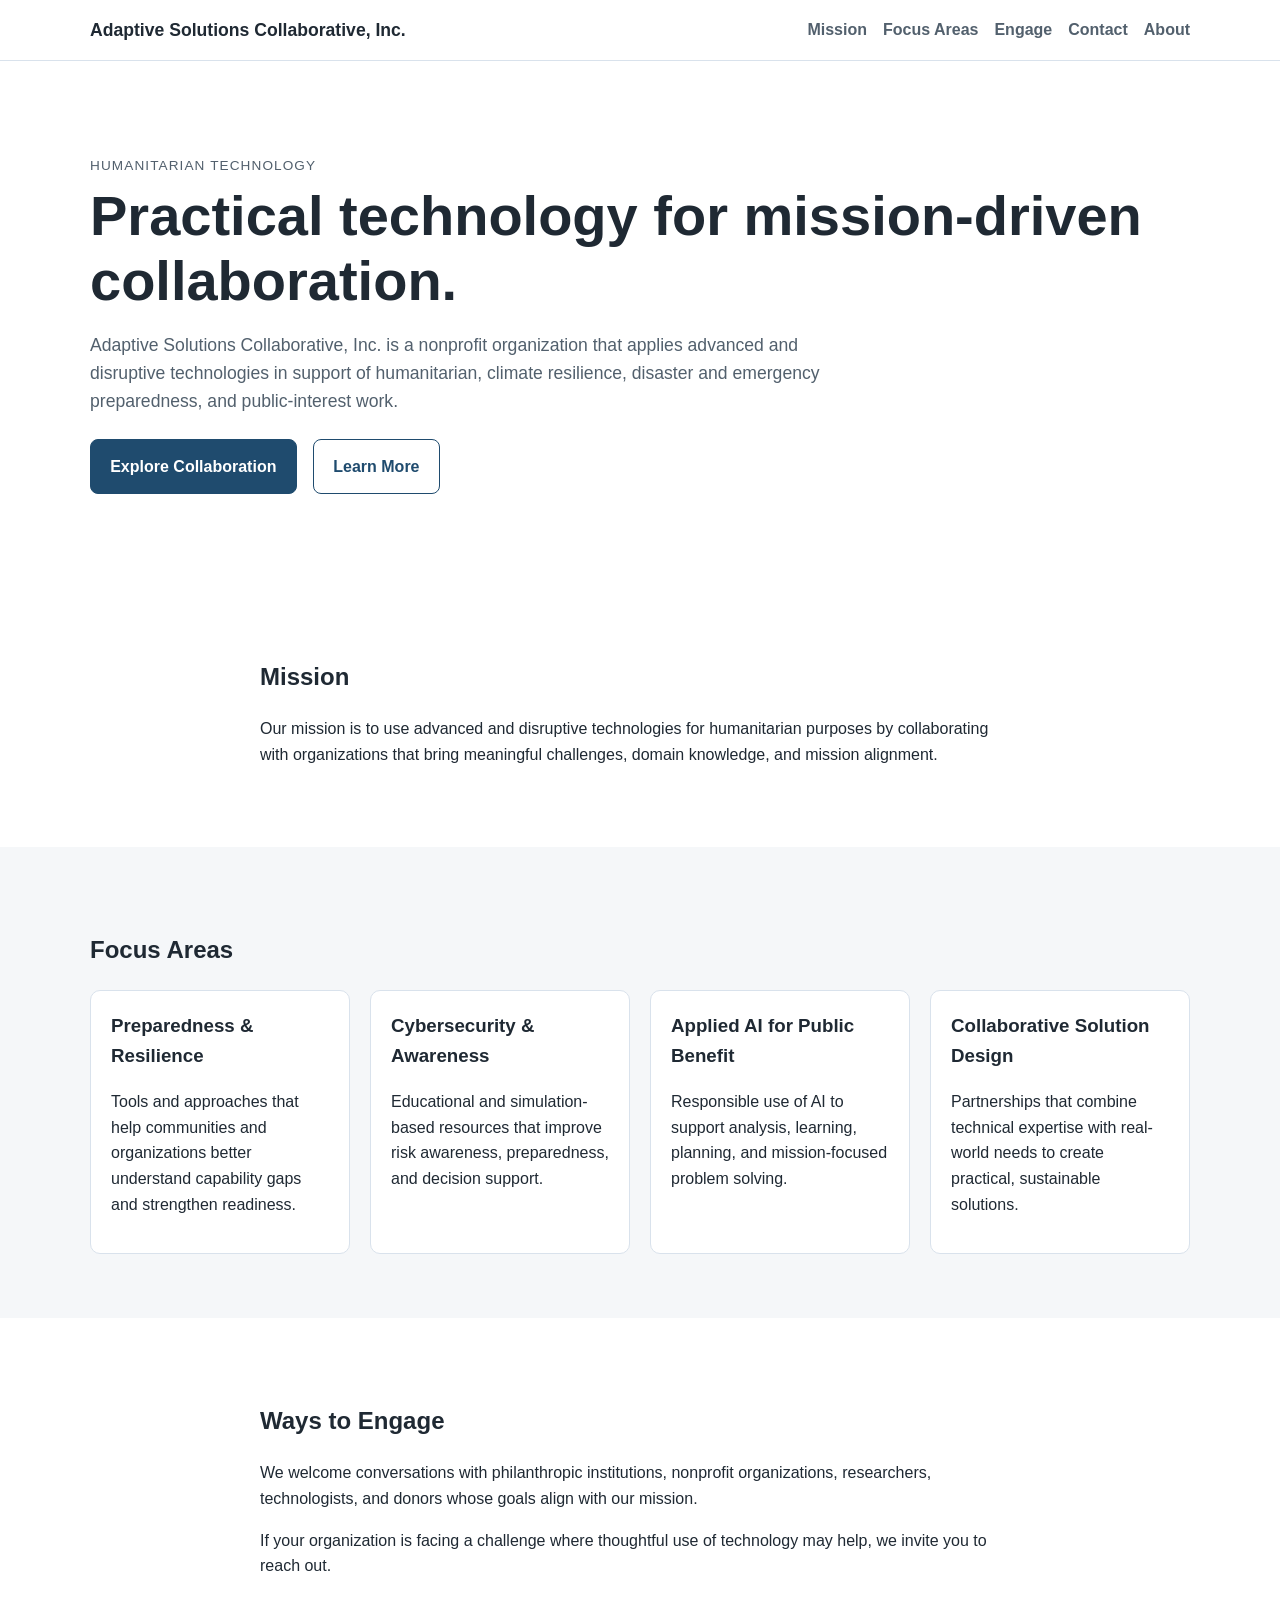
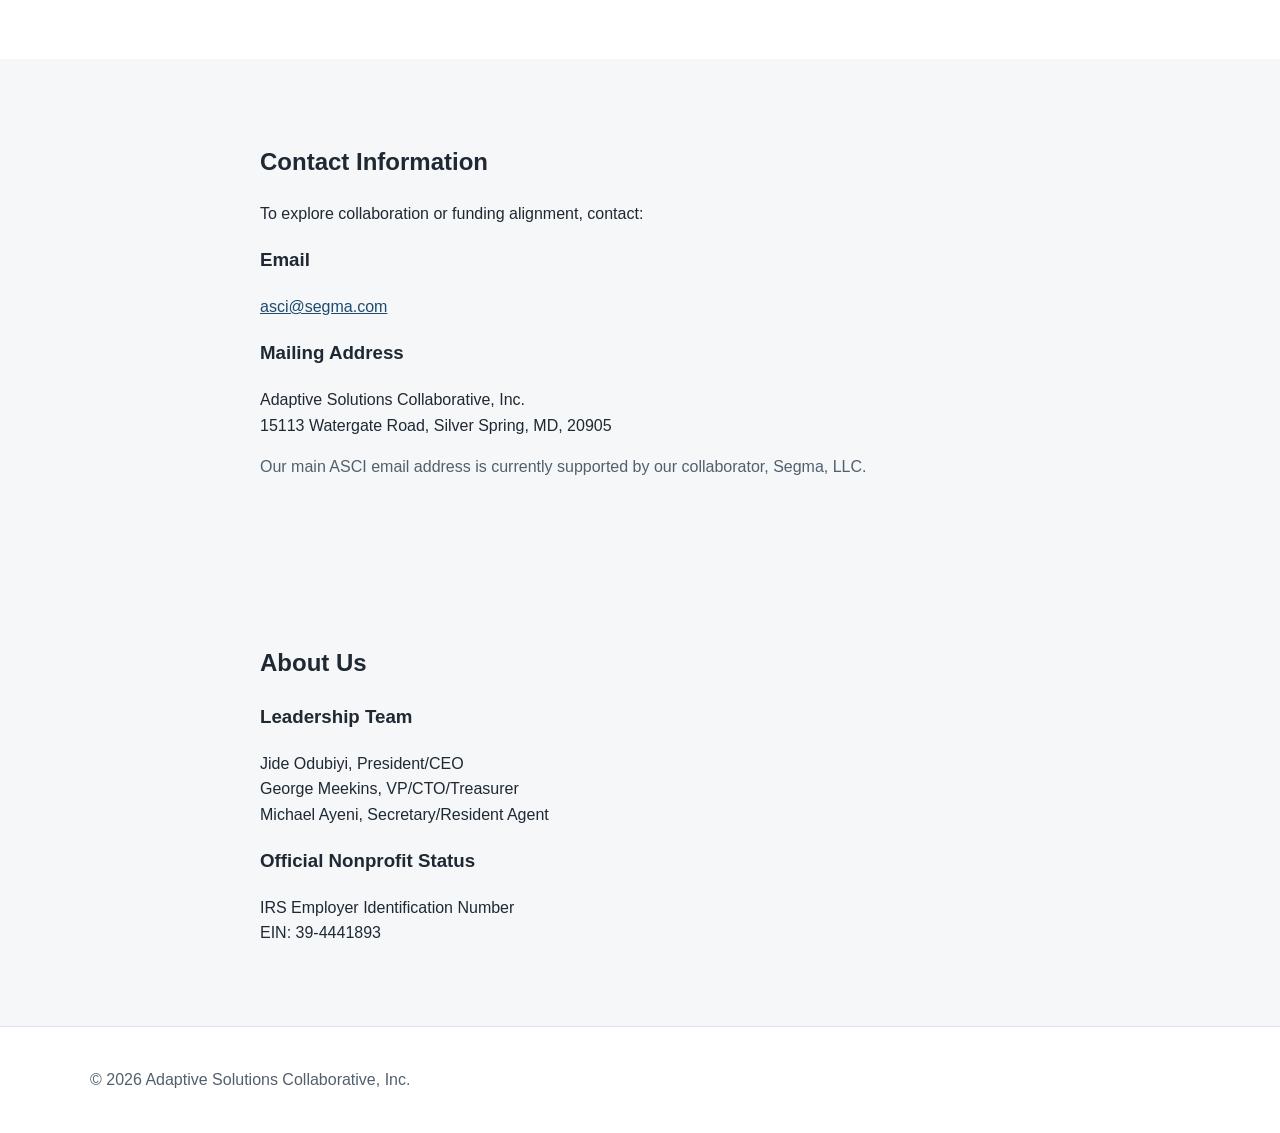
==== commit a0311869: "Manually restore anchor-based production site" ====
--- a/index.html
+++ b/index.html
@@ -5,27 +5,22 @@
   <meta name="viewport" content="width=device-width, initial-scale=1.0" />
   <meta
     name="description"
-    content="Adaptive Solutions Collaborative, Inc. applies advanced technologies to humanitarian and public-interest challenges through practical, responsible collaboration."
+    content="Adaptive Solutions Collaborative, Inc. uses advanced technologies for humanitarian purposes."
   />
   <title>Adaptive Solutions Collaborative, Inc.</title>
   <link rel="stylesheet" href="css/style.css" />
-  <script src="js/site.js" defer></script>
 </head>
 <body>
   <header class="site-header">
-    <div class="container header-inner">
-      <a class="brand" href="index.html">Adaptive Solutions Collaborative, Inc.</a>
-      <button class="nav-toggle" aria-expanded="false" aria-controls="site-nav">
-        Menu
-      </button>
-      <nav id="site-nav" class="site-nav" aria-label="Main navigation">
+    <div class="container">
+      <a class="brand" href="#">Adaptive Solutions Collaborative, Inc.</a>
+      <nav aria-label="Main navigation">
         <ul class="nav-list">
-          <li><a class="active" href="index.html">Home</a></li>
-          <li><a href="mission.html">Mission</a></li>
-          <li><a href="focus-areas.html">Focus Areas</a></li>
-          <li><a href="collaborate.html">Collaborate</a></li>
-          <li><a href="transparency.html">Transparency</a></li>
-          <li><a href="contact.html">Contact</a></li>
+          <li><a href="#mission">Mission</a></li>
+          <li><a href="#focus">Focus Areas</a></li>
+          <li><a href="#engage">Engage</a></li>
+          <li><a href="#contact">Contact</a></li>
+          <li><a href="#about">About</a></li>
         </ul>
       </nav>
     </div>
@@ -35,37 +30,36 @@
     <section class="hero">
       <div class="container">
         <p class="eyebrow">Humanitarian Technology</p>
-        <h1>Advanced technology in service of public benefit.</h1>
+        <h1>Practical technology for mission-driven collaboration.</h1>
         <p class="lead">
           Adaptive Solutions Collaborative, Inc. is a nonprofit organization that
-          works with mission-aligned collaborators to design, develop, and deploy
-          practical technology solutions for humanitarian and public-interest challenges.
+          applies advanced and disruptive technologies in support of humanitarian,
+          climate resilience, disaster and emergency preparedness, and public-interest work.
         </p>
-        <div class="hero-actions">
-          <a class="button primary" href="collaborate.html">Explore Collaboration</a>
-          <a class="button secondary" href="mission.html">Learn More</a>
-        </div>
-      </div>
-    </section>
-
-    <section class="section">
-      <div class="container narrow">
-        <h2>What We Do</h2>
-        <p>
-          ASC exists to help bridge the gap between meaningful mission needs and the
-          thoughtful use of advanced technologies. We collaborate with organizations
-          that understand the problem space and seek practical, responsible, and
-          effective solutions that serve people and communities.
+        <p class="hero-actions">
+          <a class="button primary" href="#engage">Explore Collaboration</a>
+          <a class="button secondary" href="#mission">Learn More</a>
         </p>
       </div>
     </section>
 
-    <section class="section alt">
+    <section id="mission" class="section">
+      <div class="container narrow">
+        <h2>Mission</h2>
+        <p>
+          Our mission is to use advanced and disruptive technologies for
+          humanitarian purposes by collaborating with organizations that bring
+          meaningful challenges, domain knowledge, and mission alignment.
+        </p>
+      </div>
+    </section>
+
+    <section id="focus" class="section alt">
       <div class="container">
         <h2>Focus Areas</h2>
-        <div class="card-grid">
+        <div class="grid">
           <article class="card">
-            <h3>Preparedness &amp; Resilience</h3>
+            <h3>Preparedness & Resilience</h3>
             <p>
               Tools and approaches that help communities and organizations better
               understand capability gaps and strengthen readiness.
@@ -73,129 +67,90 @@
           </article>
 
           <article class="card">
-            <h3>Cybersecurity &amp; Risk Awareness</h3>
+            <h3>Cybersecurity & Awareness</h3>
             <p>
-              Educational and simulation-based resources that improve risk awareness,
-              preparedness, and decision support.
+              Educational and simulation-based resources that improve risk
+              awareness, preparedness, and decision support.
             </p>
           </article>
 
           <article class="card">
             <h3>Applied AI for Public Benefit</h3>
             <p>
-              Responsible uses of artificial intelligence to support learning,
-              planning, analysis, and mission-focused problem solving.
+              Responsible use of AI to support analysis, learning, planning, and
+              mission-focused problem solving.
             </p>
           </article>
 
           <article class="card">
             <h3>Collaborative Solution Design</h3>
             <p>
-              Partnerships that combine domain expertise, lived experience, and
-              technical capability to produce useful and sustainable outcomes.
+              Partnerships that combine technical expertise with real-world needs
+              to create practical, sustainable solutions.
             </p>
           </article>
         </div>
+      </div>
+    </section>
 
-        <p class="section-link">
-          <a href="focus-areas.html">View all focus areas</a>
+    <section id="engage" class="section">
+      <div class="container narrow">
+        <h2>Ways to Engage</h2>
+        <p>
+          We welcome conversations with philanthropic institutions, nonprofit
+          organizations, researchers, technologists, and donors whose goals align
+          with our mission.
+        </p>
+        <p>
+          If your organization is facing a challenge where thoughtful use of
+          technology may help, we invite you to reach out.
         </p>
       </div>
     </section>
 
-    <section class="section">
+    <section id="contact" class="section alt">
       <div class="container narrow">
-        <h2>Why ASC</h2>
+        <h2>Contact Information</h2>
         <p>
-          Adaptive Solutions Collaborative is designed to work at the intersection
-          of technical expertise and humanitarian purpose. We aim to help organizations
-          explore practical solutions that might otherwise remain out of reach due to
-          limited technical capacity, limited time, or insufficient resources.
+          To explore collaboration or funding alignment, contact:
+        </p>
+        <p class="contact">
+          <h3>Email</h3>
+          <a href="mailto:asci@segma.com">asci@segma.com</a>
+          <h3>Mailing Address</h3>
+          <p>
+            Adaptive Solutions Collaborative, Inc.<br>
+            15113 Watergate Road, Silver Spring, MD, 20905
+          </p>
+          <p class="small-note">
+          Our main ASCI email address is currently supported by our collaborator, Segma, LLC.
         </p>
       </div>
+      
     </section>
-
-    <section class="section alt">
-      <div class="container">
-        <h2>Ways to Engage</h2>
-        <div class="card-grid">
-          <article class="card">
-            <h3>Philanthropic Institutions</h3>
-            <p>
-              Foundations and grantmakers interested in practical, technology-enabled
-              approaches to humanitarian challenges.
-            </p>
-          </article>
-
-          <article class="card">
-            <h3>Nonprofits &amp; Community Organizations</h3>
-            <p>
-              Organizations with deep understanding of mission needs and real-world
-              challenges that may benefit from technical collaboration.
-            </p>
-          </article>
-
-          <article class="card">
-            <h3>Researchers &amp; Technologists</h3>
-            <p>
-              People interested in applying advanced technical skills in support of
-              mission-driven, public-interest work.
-            </p>
-          </article>
-
-          <article class="card">
-            <h3>Donors &amp; Supporters</h3>
-            <p>
-              Individuals and institutions whose support can help bring practical
-              technical capabilities to important mission areas.
-            </p>
-          </article>
-        </div>
-
-        <p class="section-link">
-          <a href="collaborate.html">Learn how collaboration works</a>
+     <section id="about" class="section alt">
+      <div class="container narrow">
+        <h2>About Us</h2>
+          <h3>Leadership Team</h3>
+          <p>
+            Jide Odubiyi, President/CEO<br>
+            George Meekins, VP/CTO/Treasurer<br>
+            Michael Ayeni, Secretary/Resident Agent
+          </p>
         </p>
-      </div>
-    </section>
-
-    <section class="section">
-      <div class="container narrow">
-        <h2>Trust, Responsibility, and Transparency</h2>
+        <h3>Official Nonprofit Status</h3>
         <p>
-          ASC is committed to the ethical and responsible application of technology
-          in humanitarian contexts. We believe credibility is strengthened by clear
-          governance, mission alignment, thoughtful collaboration, and transparency
-          about how work is selected and carried out.
+          IRS Employer Identification Number<br>
+          EIN: 39-4441893
         </p>
-        <p class="section-link">
-          <a href="transparency.html">Read more about transparency and governance</a>
-        </p>
-      </div>
-    </section>
-
-    <section class="section callout">
-      <div class="container narrow">
-        <h2>Start a Conversation</h2>
-        <p>
-          If your organization is exploring a challenge where thoughtful use of
-          technology may help, we welcome the opportunity to talk.
-        </p>
-        <a class="button primary" href="contact.html">Contact ASC</a>
       </div>
     </section>
   </main>
 
   <footer class="site-footer">
-    <div class="container footer-inner">
-      <div>
-        <p class="footer-title">Adaptive Solutions Collaborative, Inc.</p>
-        <p class="footer-tag">Technology for public benefit.</p>
-      </div>
-      <div>
-        <p><a href="contact.html">Contact</a></p>
-        <p><a href="transparency.html">Transparency</a></p>
-      </div>
+    <div class="container">
+      <p>&copy; 2026 Adaptive Solutions Collaborative, Inc.</p>
     </div>
   </footer>
 </body>
-</html>+</html>
--- a/css/style.css
+++ b/css/style.css
@@ -8,8 +8,6 @@
   --accent-dark: #16364f;
   --max-width: 1100px;
   --narrow-width: 760px;
-  --radius: 10px;
-  --shadow: 0 2px 10px rgba(15, 23, 42, 0.06);
 }
 
 * {
@@ -23,14 +21,9 @@
 body {
   margin: 0;
   font-family: Arial, Helvetica, sans-serif;
-  line-height: 1.65;
+  line-height: 1.6;
   color: var(--text);
   background: var(--bg);
-}
-
-img {
-  max-width: 100%;
-  display: block;
 }
 
 a {
@@ -54,15 +47,12 @@
 .site-header {
   border-bottom: 1px solid var(--border);
   background: #fff;
-  position: sticky;
-  top: 0;
-  z-index: 20;
 }
 
-.header-inner {
+.site-header .container {
   display: flex;
+  justify-content: space-between;
   align-items: center;
-  justify-content: space-between;
   gap: 1rem;
   padding: 1rem 0;
   flex-wrap: wrap;
@@ -71,12 +61,8 @@
 .brand {
   text-decoration: none;
   color: var(--text);
-  font-size: 1.05rem;
+  font-size: 1.1rem;
   font-weight: 700;
-}
-
-.site-nav {
-  display: block;
 }
 
 .nav-list {
@@ -94,25 +80,8 @@
   font-weight: 600;
 }
 
-.nav-list a.active,
-.nav-list a:hover,
-.nav-list a:focus {
-  color: var(--accent);
-}
-
-.nav-toggle {
-  display: none;
-  background: transparent;
-  border: 1px solid var(--border);
-  border-radius: 8px;
-  padding: 0.6rem 0.9rem;
-  font-weight: 700;
-  cursor: pointer;
-}
-
-.hero,
-.page-hero {
-  padding: 4.5rem 0 3.5rem;
+.hero {
+  padding: 5rem 0 4rem;
 }
 
 .eyebrow {
@@ -123,9 +92,8 @@
   margin-bottom: 0.5rem;
 }
 
-.hero h1,
-.page-hero h1 {
-  font-size: clamp(2rem, 5vw, 3.4rem);
+.hero h1 {
+  font-size: clamp(2rem, 5vw, 3.5rem);
   line-height: 1.15;
   margin: 0 0 1rem;
 }
@@ -134,18 +102,16 @@
   max-width: 48rem;
   color: var(--muted);
   font-size: 1.1rem;
-  margin-bottom: 1.5rem;
 }
 
 .hero-actions {
-  display: flex;
-  gap: 1rem;
-  flex-wrap: wrap;
+  margin-top: 1.5rem;
 }
 
 .button {
   display: inline-block;
   padding: 0.85rem 1.2rem;
+  margin-right: 0.75rem;
   border-radius: 8px;
   text-decoration: none;
   font-weight: 700;
@@ -154,12 +120,6 @@
 
 .button.primary {
   background: var(--accent);
-  color: #fff;
-}
-
-.button.primary:hover,
-.button.primary:focus {
-  background: var(--accent-dark);
   color: #fff;
 }
 
@@ -172,18 +132,11 @@
   padding: 4rem 0;
 }
 
-.alt,
-.callout {
+.alt {
   background: var(--bg-alt);
 }
 
-.section h2,
-.callout h2 {
-  margin-top: 0;
-  font-size: 2rem;
-}
-
-.card-grid {
+.grid {
   display: grid;
   grid-template-columns: repeat(auto-fit, minmax(240px, 1fr));
   gap: 1.25rem;
@@ -192,85 +145,36 @@
 .card {
   background: #fff;
   border: 1px solid var(--border);
-  border-radius: var(--radius);
   padding: 1.25rem;
-  box-shadow: var(--shadow);
+  border-radius: 10px;
 }
 
 .card h3 {
   margin-top: 0;
-  margin-bottom: 0.75rem;
 }
 
-.section-link {
-  margin-top: 1.5rem;
-}
-
-.process-list {
-  padding-left: 1.2rem;
-}
-
-.process-list li {
-  margin-bottom: 1rem;
-}
-
-.contact-line a {
-  font-size: 1.2rem;
+.contact a {
+  font-size: 1.1rem;
   font-weight: 700;
   text-decoration: none;
 }
 
+.small-note,
+.site-footer {
+  color: var(--muted);
+}
+
 .site-footer {
   border-top: 1px solid var(--border);
-  padding: 2rem 0;
-}
-
-.footer-inner {
-  display: flex;
-  justify-content: space-between;
-  gap: 2rem;
-  flex-wrap: wrap;
-}
-
-.footer-title {
-  font-weight: 700;
-  margin: 0 0 0.25rem;
-}
-
-.footer-tag {
-  color: var(--muted);
-  margin: 0;
-}
-
-.site-footer p {
-  margin: 0.35rem 0;
-}
-
-@media (max-width: 800px) {
-  .nav-toggle {
-    display: inline-block;
-  }
-
-  .site-nav {
-    width: 100%;
-    display: none;
-  }
-
-  .site-nav.open {
-    display: block;
-  }
-
-  .nav-list {
-    flex-direction: column;
-    align-items: flex-start;
-    padding-top: 0.5rem;
-  }
+  padding: 1.5rem 0;
 }
 
 @media (max-width: 700px) {
-  .hero,
-  .page-hero,
+  .hero {
+    padding: 3.5rem 0 3rem;
+  }
+
   .section {
     padding: 3rem 0;
   }
-}+}
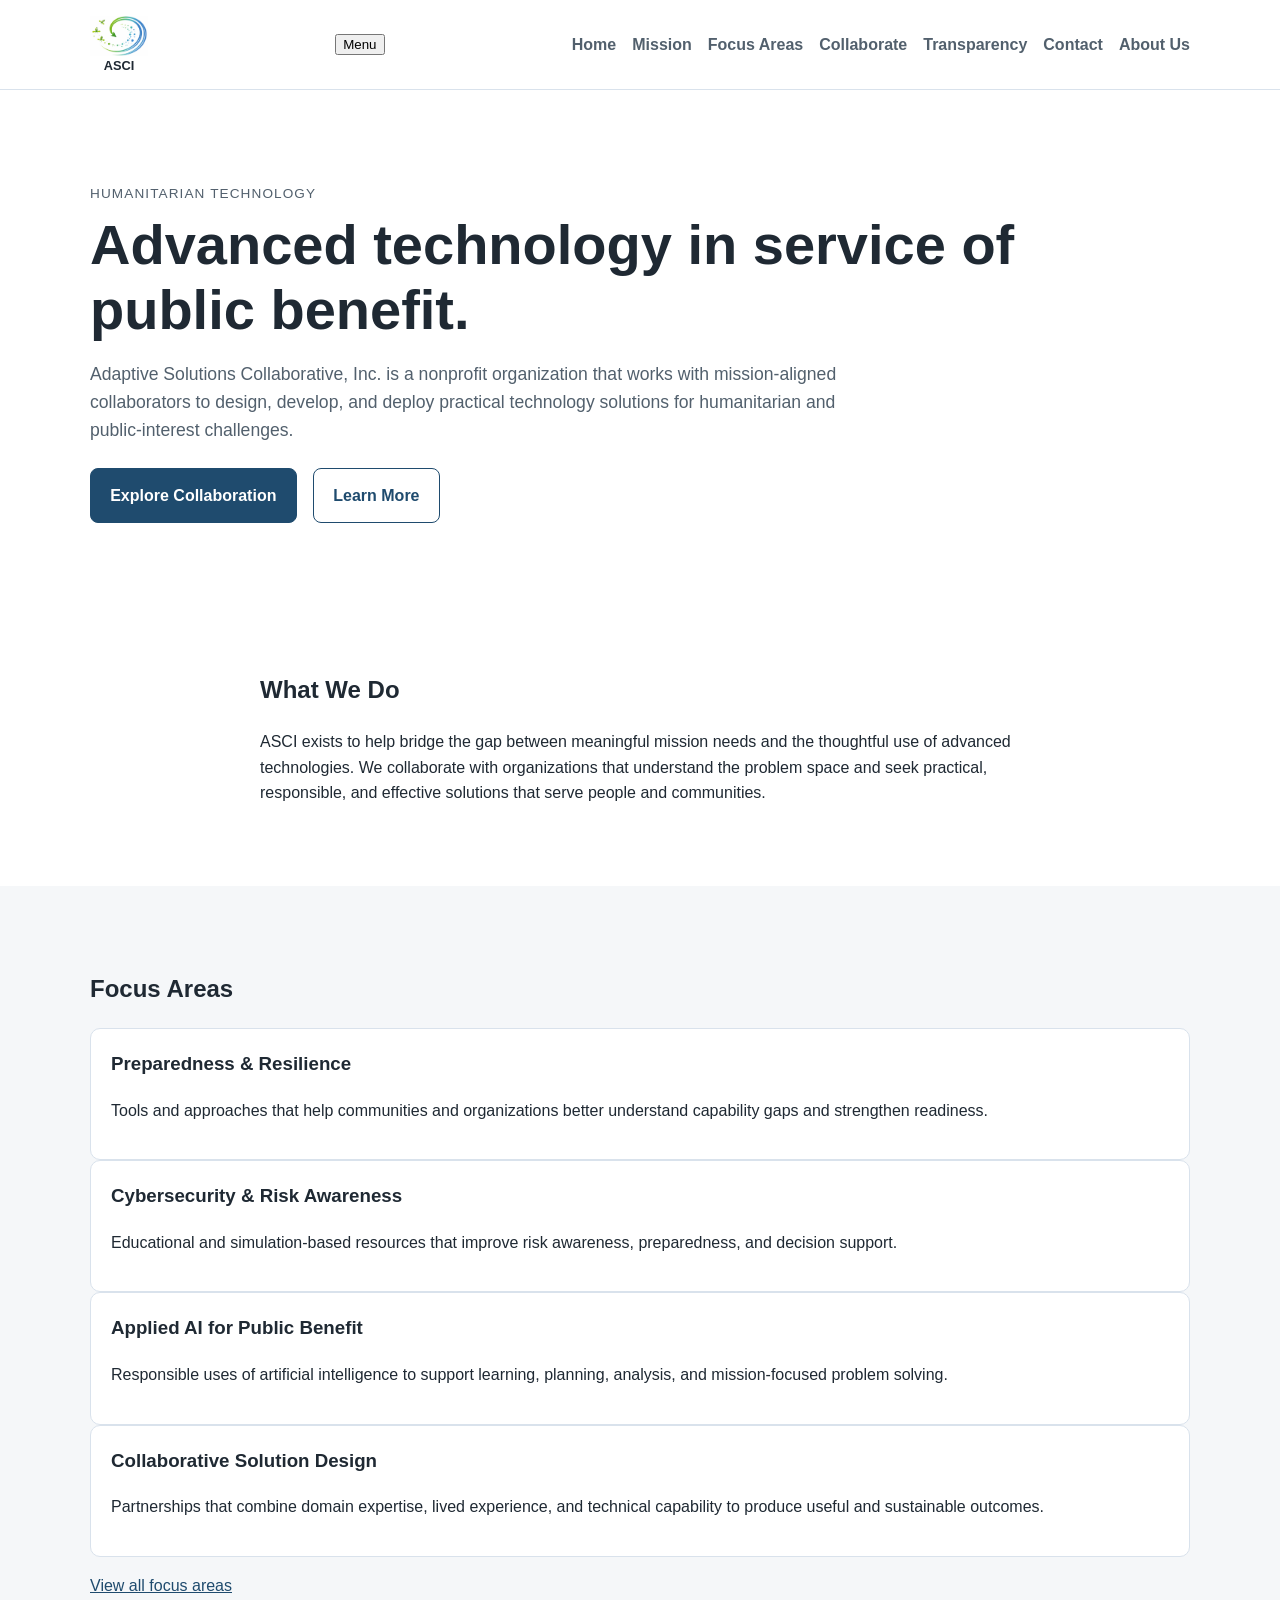
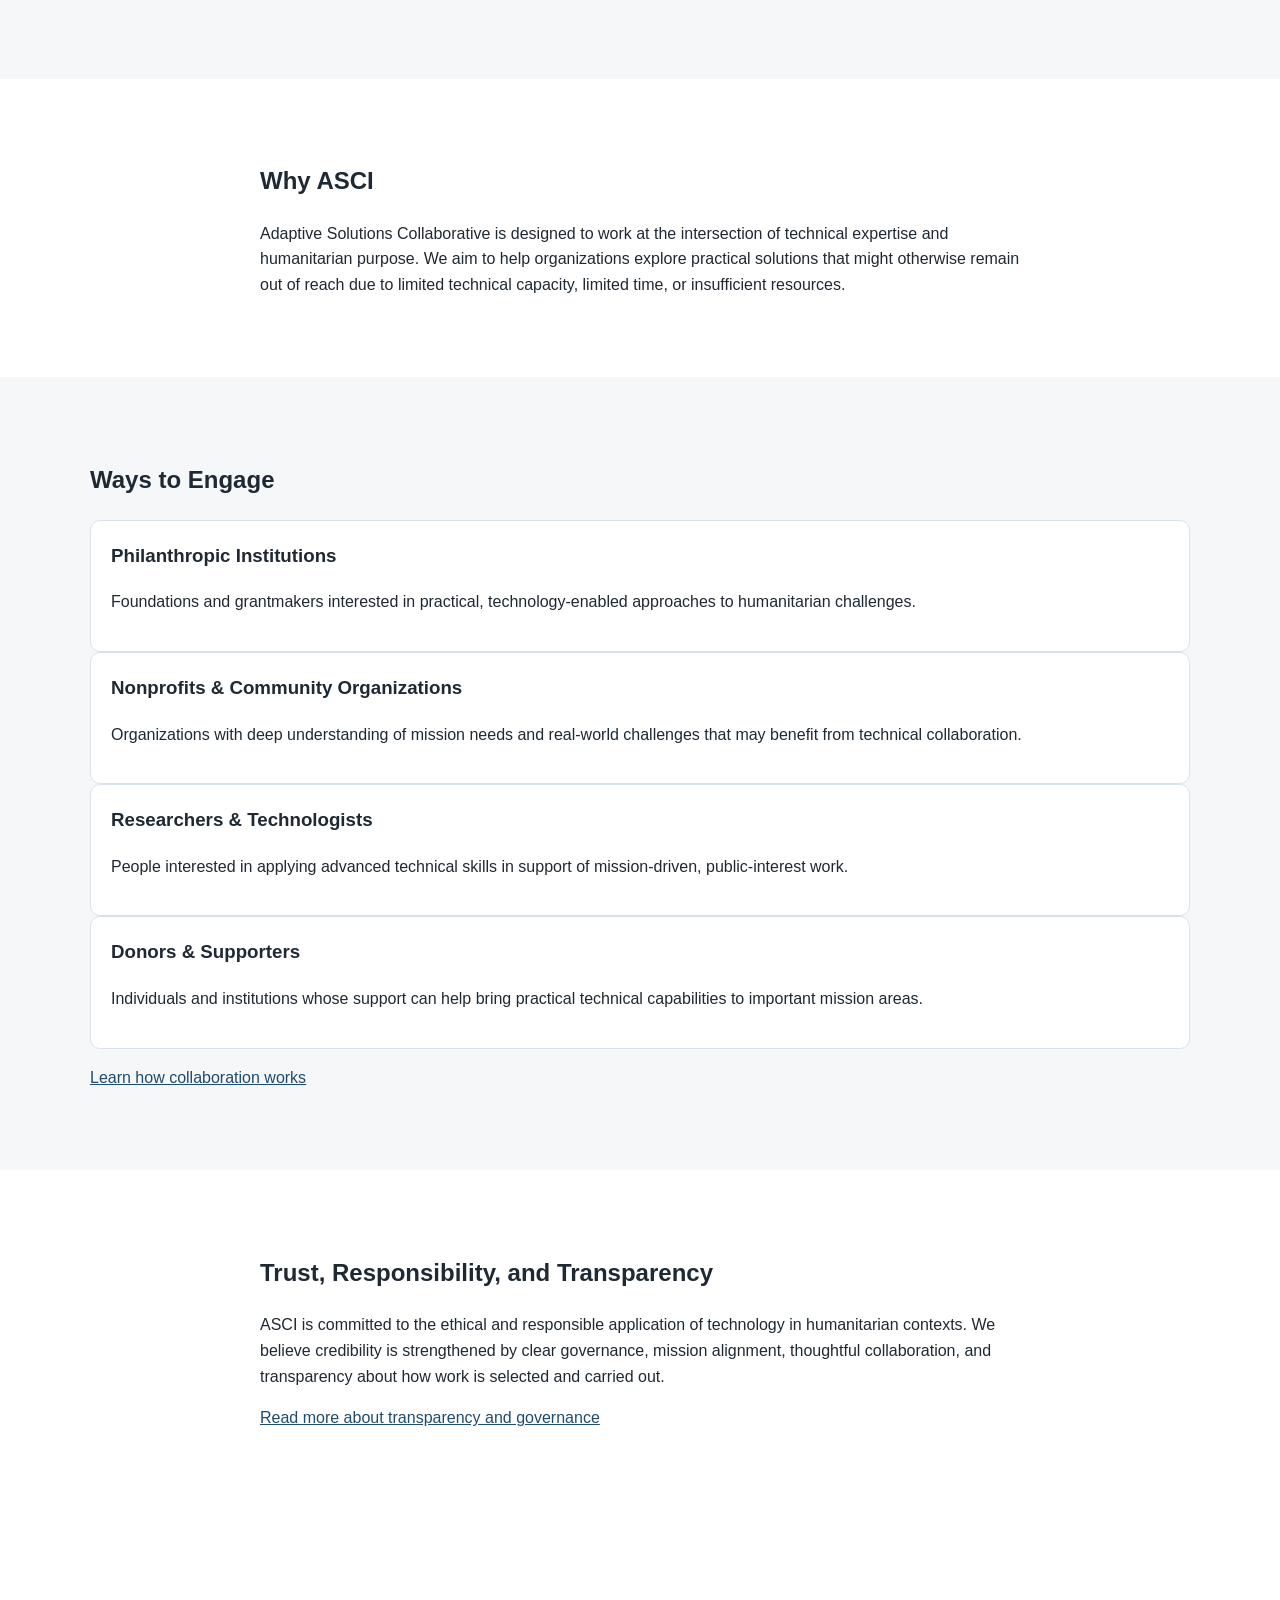
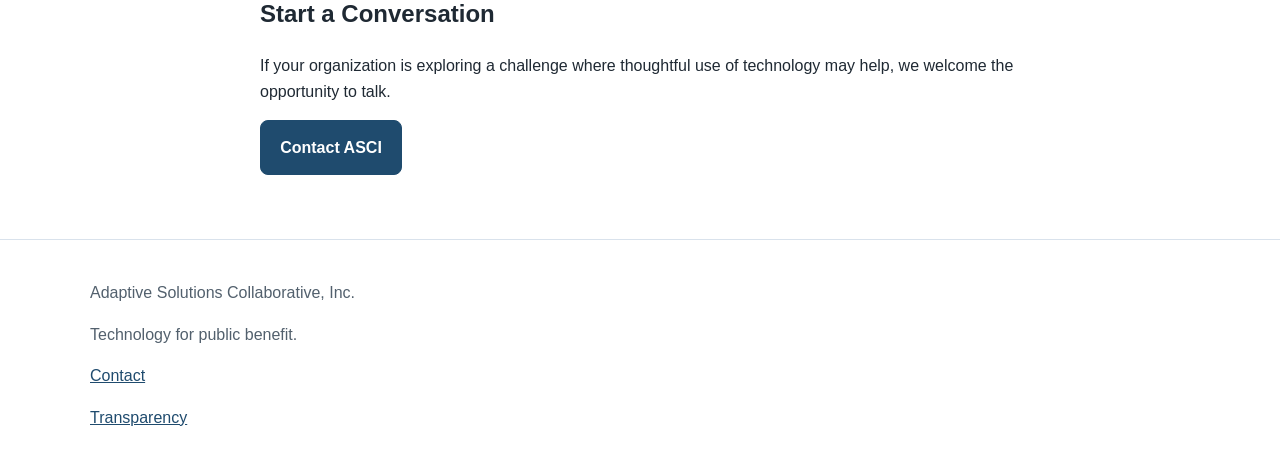
==== commit fb431717: "Merge pull request #14 from Adaptive-Solutions-Collaborative-Inc/release/new-logo-promotion Release/" ====
--- a/index.html
+++ b/index.html
@@ -5,22 +5,28 @@
   <meta name="viewport" content="width=device-width, initial-scale=1.0" />
   <meta
     name="description"
-    content="Adaptive Solutions Collaborative, Inc. uses advanced technologies for humanitarian purposes."
+    content="Adaptive Solutions Collaborative, Inc. applies advanced technologies to humanitarian and public-interest challenges through practical, responsible collaboration."
   />
   <title>Adaptive Solutions Collaborative, Inc.</title>
   <link rel="stylesheet" href="css/style.css" />
+
 </head>
 <body>
   <header class="site-header">
-    <div class="container">
-      <a class="brand" href="#">Adaptive Solutions Collaborative, Inc.</a>
-      <nav aria-label="Main navigation">
+    <div class="container header-inner">
+      <a class="brand" href="index.html"><img src="img/ASCI-Logo.png" alt="Adaptive Solutions Collaborative, Inc. Logo"> <span>ASCI</span></a>
+      <button class="nav-toggle" aria-expanded="false" aria-controls="site-nav">
+        Menu
+      </button>
+      <nav id="site-nav" class="site-nav" aria-label="Main navigation">
         <ul class="nav-list">
-          <li><a href="#mission">Mission</a></li>
-          <li><a href="#focus">Focus Areas</a></li>
-          <li><a href="#engage">Engage</a></li>
-          <li><a href="#contact">Contact</a></li>
-          <li><a href="#about">About</a></li>
+          <li><a class="active" href="index.html">Home</a></li>
+          <li><a href="mission.html">Mission</a></li>
+          <li><a href="focus-areas.html">Focus Areas</a></li>
+          <li><a href="collaborate.html">Collaborate</a></li>
+          <li><a href="transparency.html">Transparency</a></li>
+          <li><a href="contact.html">Contact</a></li>
+          <li><a href="aboutus.html">About Us</a></li>
         </ul>
       </nav>
     </div>
@@ -30,36 +36,37 @@
     <section class="hero">
       <div class="container">
         <p class="eyebrow">Humanitarian Technology</p>
-        <h1>Practical technology for mission-driven collaboration.</h1>
+        <h1>Advanced technology in service of public benefit.</h1>
         <p class="lead">
           Adaptive Solutions Collaborative, Inc. is a nonprofit organization that
-          applies advanced and disruptive technologies in support of humanitarian,
-          climate resilience, disaster and emergency preparedness, and public-interest work.
-        </p>
-        <p class="hero-actions">
-          <a class="button primary" href="#engage">Explore Collaboration</a>
-          <a class="button secondary" href="#mission">Learn More</a>
-        </p>
-      </div>
-    </section>
-
-    <section id="mission" class="section">
-      <div class="container narrow">
-        <h2>Mission</h2>
-        <p>
-          Our mission is to use advanced and disruptive technologies for
-          humanitarian purposes by collaborating with organizations that bring
-          meaningful challenges, domain knowledge, and mission alignment.
-        </p>
-      </div>
-    </section>
-
-    <section id="focus" class="section alt">
+          works with mission-aligned collaborators to design, develop, and deploy
+          practical technology solutions for humanitarian and public-interest challenges.
+        </p>
+        <div class="hero-actions">
+          <a class="button primary" href="collaborate.html">Explore Collaboration</a>
+          <a class="button secondary" href="mission.html">Learn More</a>
+        </div>
+      </div>
+    </section>
+
+    <section class="section">
+      <div class="container narrow">
+        <h2>What We Do</h2>
+        <p>
+          ASCI exists to help bridge the gap between meaningful mission needs and the
+          thoughtful use of advanced technologies. We collaborate with organizations
+          that understand the problem space and seek practical, responsible, and
+          effective solutions that serve people and communities.
+        </p>
+      </div>
+    </section>
+
+    <section class="section alt">
       <div class="container">
         <h2>Focus Areas</h2>
-        <div class="grid">
-          <article class="card">
-            <h3>Preparedness & Resilience</h3>
+        <div class="card-grid">
+          <article class="card">
+            <h3>Preparedness &amp; Resilience</h3>
             <p>
               Tools and approaches that help communities and organizations better
               understand capability gaps and strengthen readiness.
@@ -67,90 +74,128 @@
           </article>
 
           <article class="card">
-            <h3>Cybersecurity & Awareness</h3>
-            <p>
-              Educational and simulation-based resources that improve risk
-              awareness, preparedness, and decision support.
+            <h3>Cybersecurity &amp; Risk Awareness</h3>
+            <p>
+              Educational and simulation-based resources that improve risk awareness,
+              preparedness, and decision support.
             </p>
           </article>
 
           <article class="card">
             <h3>Applied AI for Public Benefit</h3>
             <p>
-              Responsible use of AI to support analysis, learning, planning, and
-              mission-focused problem solving.
+              Responsible uses of artificial intelligence to support learning,
+              planning, analysis, and mission-focused problem solving.
             </p>
           </article>
 
           <article class="card">
             <h3>Collaborative Solution Design</h3>
             <p>
-              Partnerships that combine technical expertise with real-world needs
-              to create practical, sustainable solutions.
+              Partnerships that combine domain expertise, lived experience, and
+              technical capability to produce useful and sustainable outcomes.
             </p>
           </article>
         </div>
-      </div>
-    </section>
-
-    <section id="engage" class="section">
-      <div class="container narrow">
+
+        <p class="section-link">
+          <a href="focus-areas.html">View all focus areas</a>
+        </p>
+      </div>
+    </section>
+
+    <section class="section">
+      <div class="container narrow">
+        <h2>Why ASCI</h2>
+        <p>
+          Adaptive Solutions Collaborative is designed to work at the intersection
+          of technical expertise and humanitarian purpose. We aim to help organizations
+          explore practical solutions that might otherwise remain out of reach due to
+          limited technical capacity, limited time, or insufficient resources.
+        </p>
+      </div>
+    </section>
+
+    <section class="section alt">
+      <div class="container">
         <h2>Ways to Engage</h2>
-        <p>
-          We welcome conversations with philanthropic institutions, nonprofit
-          organizations, researchers, technologists, and donors whose goals align
-          with our mission.
-        </p>
-        <p>
-          If your organization is facing a challenge where thoughtful use of
-          technology may help, we invite you to reach out.
-        </p>
-      </div>
-    </section>
-
-    <section id="contact" class="section alt">
-      <div class="container narrow">
-        <h2>Contact Information</h2>
-        <p>
-          To explore collaboration or funding alignment, contact:
-        </p>
-        <p class="contact">
-          <h3>Email</h3>
-          <a href="mailto:asci@segma.com">asci@segma.com</a>
-          <h3>Mailing Address</h3>
-          <p>
-            Adaptive Solutions Collaborative, Inc.<br>
-            15113 Watergate Road, Silver Spring, MD, 20905
-          </p>
-          <p class="small-note">
-          Our main ASCI email address is currently supported by our collaborator, Segma, LLC.
-        </p>
-      </div>
-      
-    </section>
-     <section id="about" class="section alt">
-      <div class="container narrow">
-        <h2>About Us</h2>
-          <h3>Leadership Team</h3>
-          <p>
-            Jide Odubiyi, President/CEO<br>
-            George Meekins, VP/CTO/Treasurer<br>
-            Michael Ayeni, Secretary/Resident Agent
-          </p>
-        </p>
-        <h3>Official Nonprofit Status</h3>
-        <p>
-          IRS Employer Identification Number<br>
-          EIN: 39-4441893
-        </p>
+        <div class="card-grid">
+          <article class="card">
+            <h3>Philanthropic Institutions</h3>
+            <p>
+              Foundations and grantmakers interested in practical, technology-enabled
+              approaches to humanitarian challenges.
+            </p>
+          </article>
+
+          <article class="card">
+            <h3>Nonprofits &amp; Community Organizations</h3>
+            <p>
+              Organizations with deep understanding of mission needs and real-world
+              challenges that may benefit from technical collaboration.
+            </p>
+          </article>
+
+          <article class="card">
+            <h3>Researchers &amp; Technologists</h3>
+            <p>
+              People interested in applying advanced technical skills in support of
+              mission-driven, public-interest work.
+            </p>
+          </article>
+
+          <article class="card">
+            <h3>Donors &amp; Supporters</h3>
+            <p>
+              Individuals and institutions whose support can help bring practical
+              technical capabilities to important mission areas.
+            </p>
+          </article>
+        </div>
+
+        <p class="section-link">
+          <a href="collaborate.html">Learn how collaboration works</a>
+        </p>
+      </div>
+    </section>
+    <section class="section">
+      <div class="container narrow">
+        <h2>Trust, Responsibility, and Transparency</h2>
+        <p>
+          ASCI is committed to the ethical and responsible application of technology
+          in humanitarian contexts. We believe credibility is strengthened by clear
+          governance, mission alignment, thoughtful collaboration, and transparency
+          about how work is selected and carried out.
+        </p>
+        <p class="section-link">
+          <a href="transparency.html">Read more about transparency and governance</a>
+        </p>
+      </div>
+    </section>
+
+    <section class="section callout">
+      <div class="container narrow">
+        <h2>Start a Conversation</h2>
+        <p>
+          If your organization is exploring a challenge where thoughtful use of
+          technology may help, we welcome the opportunity to talk.
+        </p>
+        <a class="button primary" href="contact.html">Contact ASCI</a>
       </div>
     </section>
   </main>
 
   <footer class="site-footer">
-    <div class="container">
-      <p>&copy; 2026 Adaptive Solutions Collaborative, Inc.</p>
+    <div class="container footer-inner">
+      <div>
+        <p class="footer-title">Adaptive Solutions Collaborative, Inc.</p>
+        <p class="footer-tag">Technology for public benefit.</p>
+      </div>
+      <div>
+        <p><a href="contact.html">Contact</a></p>
+        <p><a href="transparency.html">Transparency</a></p>
+      </div>
     </div>
   </footer>
 </body>
-</html>
+</html>
--- a/css/style.css
+++ b/css/style.css
@@ -61,8 +61,21 @@
 .brand {
   text-decoration: none;
   color: var(--text);
-  font-size: 1.1rem;
   font-weight: 700;
+  display: flex;
+  flex-direction: column;
+  align-items: center;
+}
+
+.brand span {
+  font-size: 0.8rem;
+  line-height: 1;
+  padding-top: 4px;
+}
+
+.brand img {
+  height: 40px;
+  vertical-align: middle;
 }
 
 .nav-list {
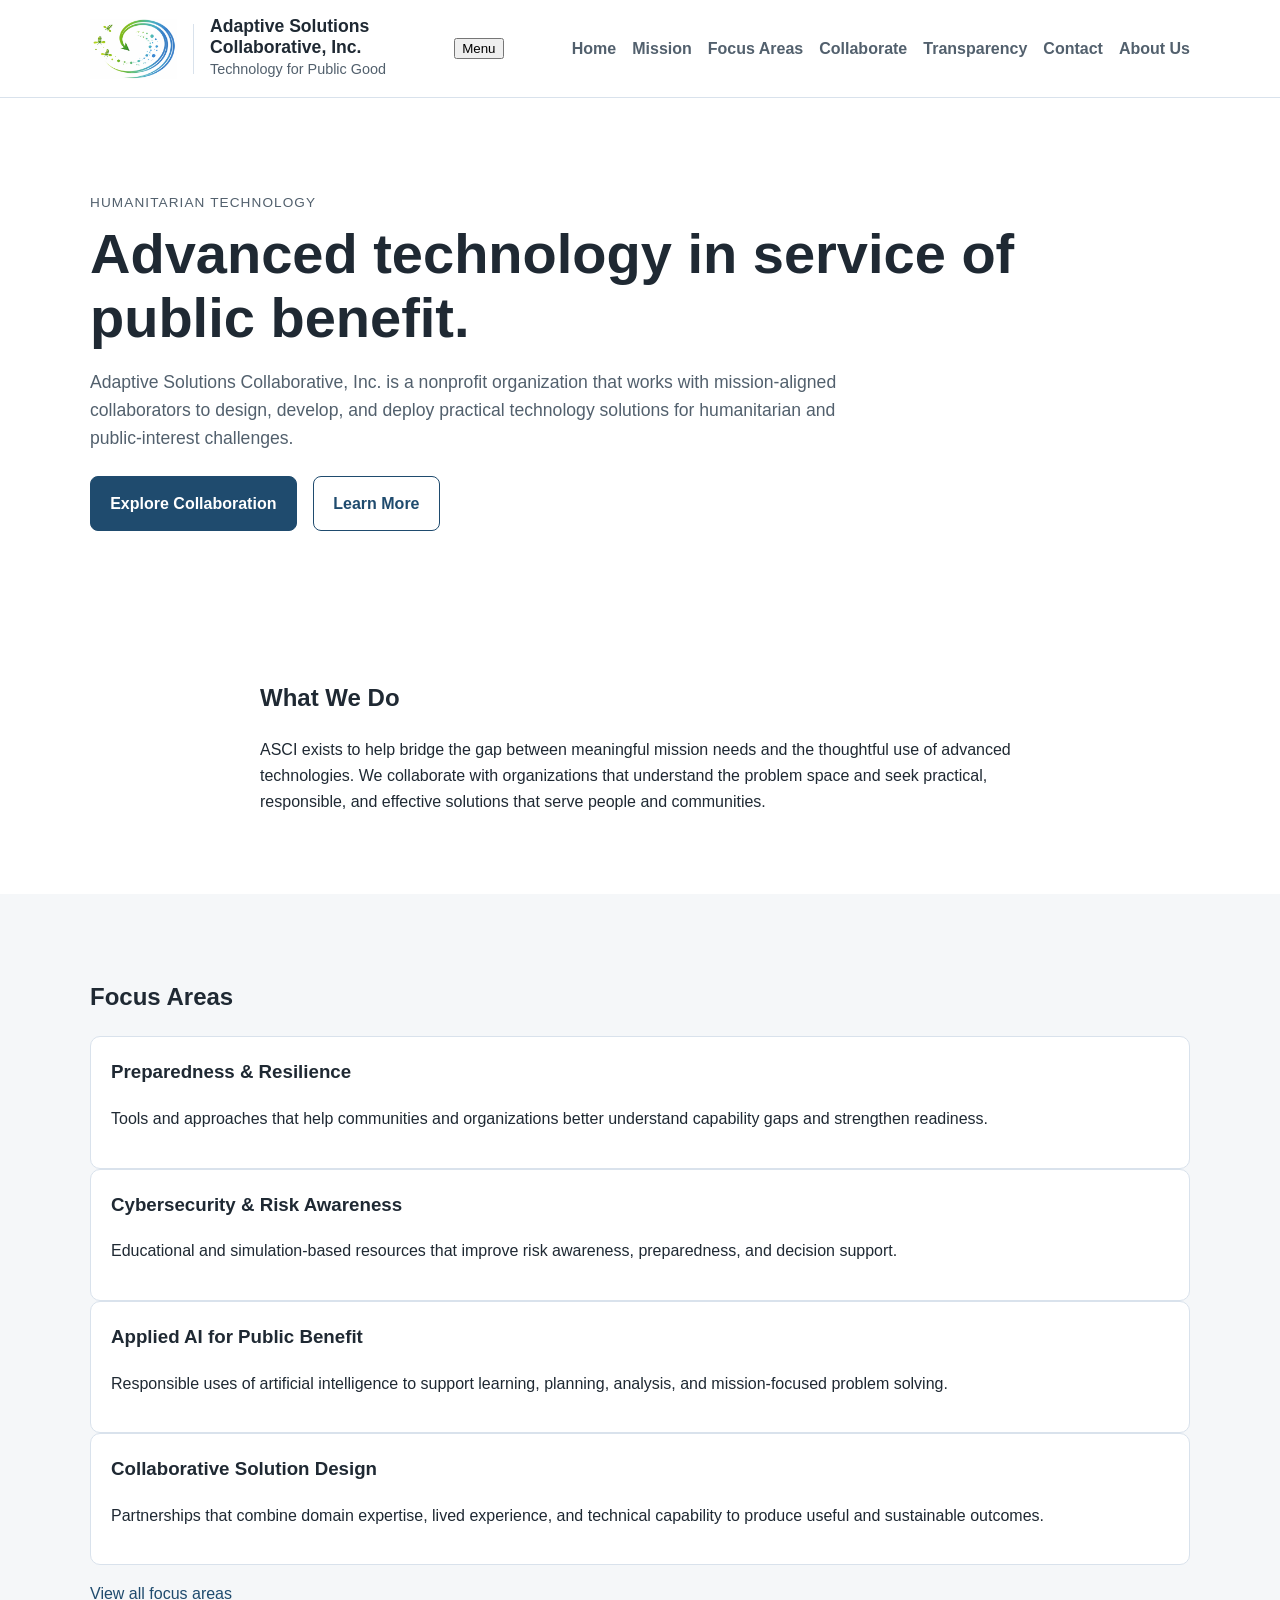
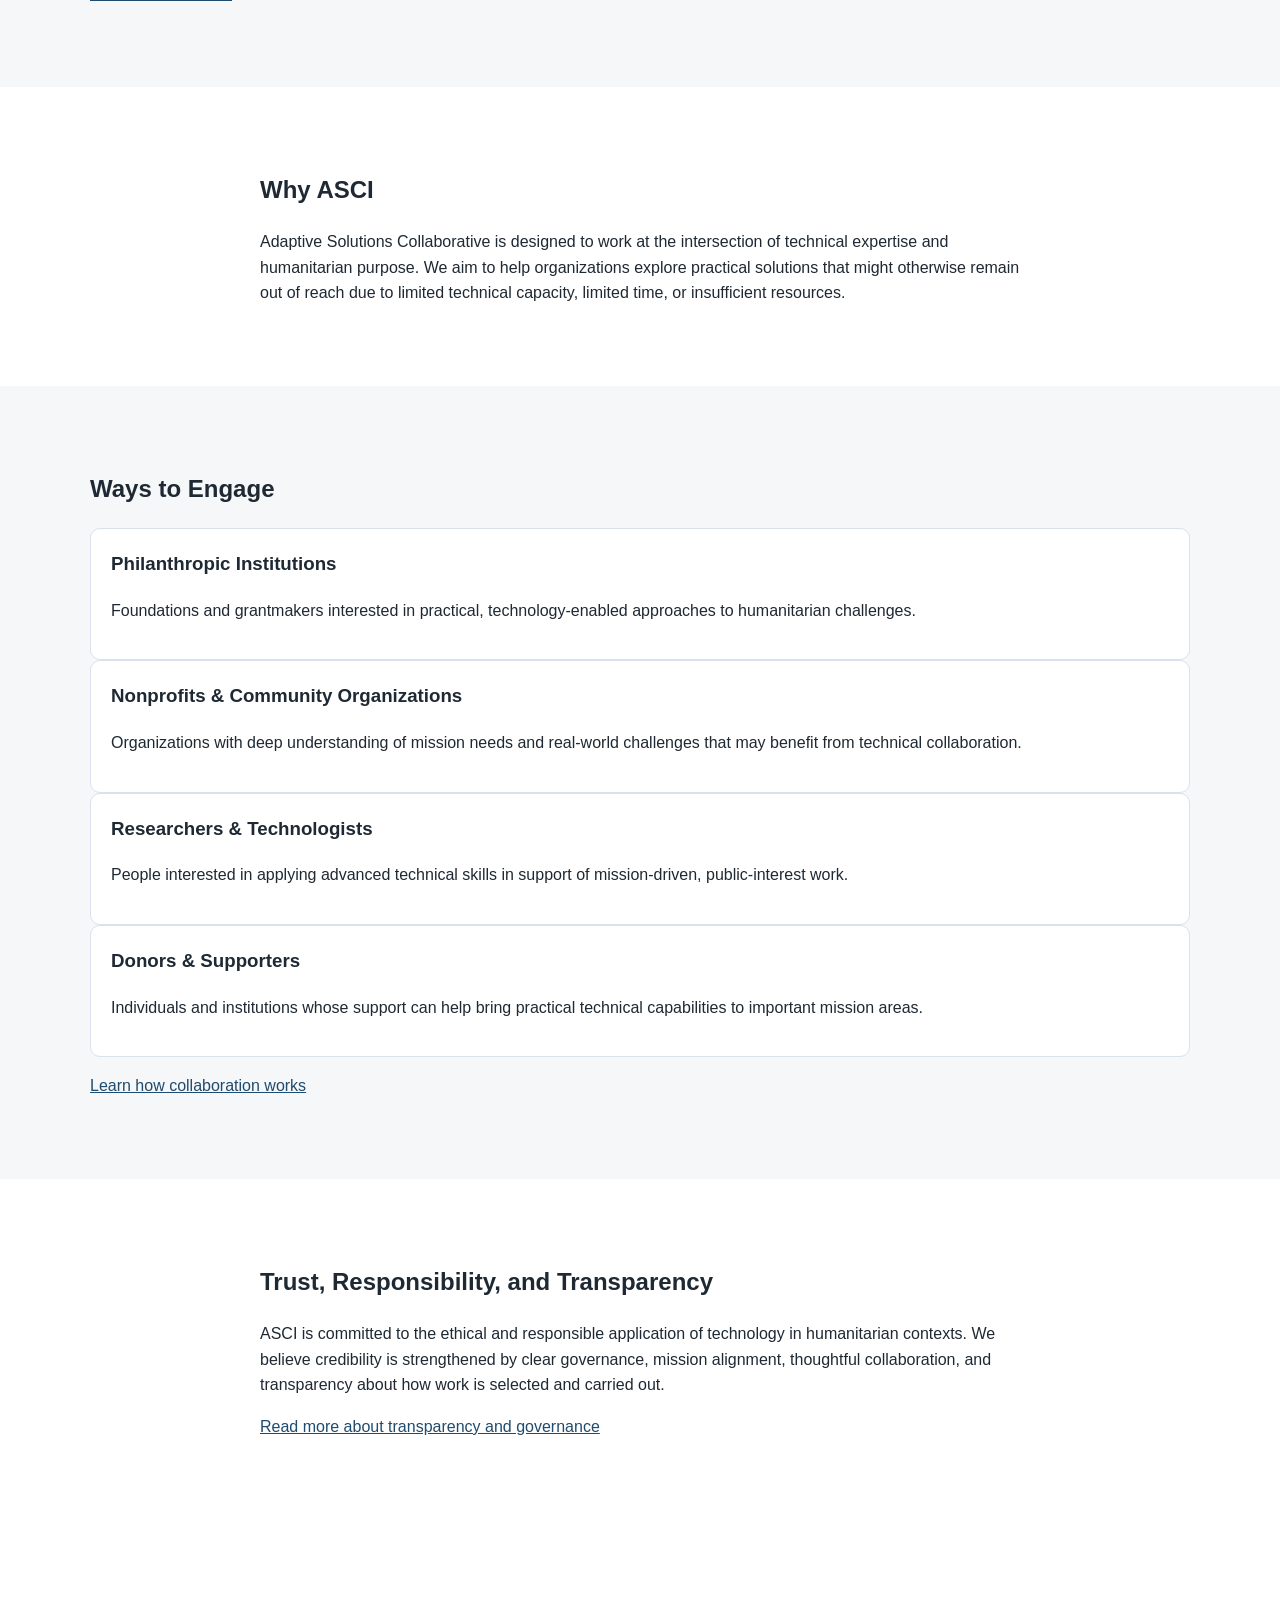
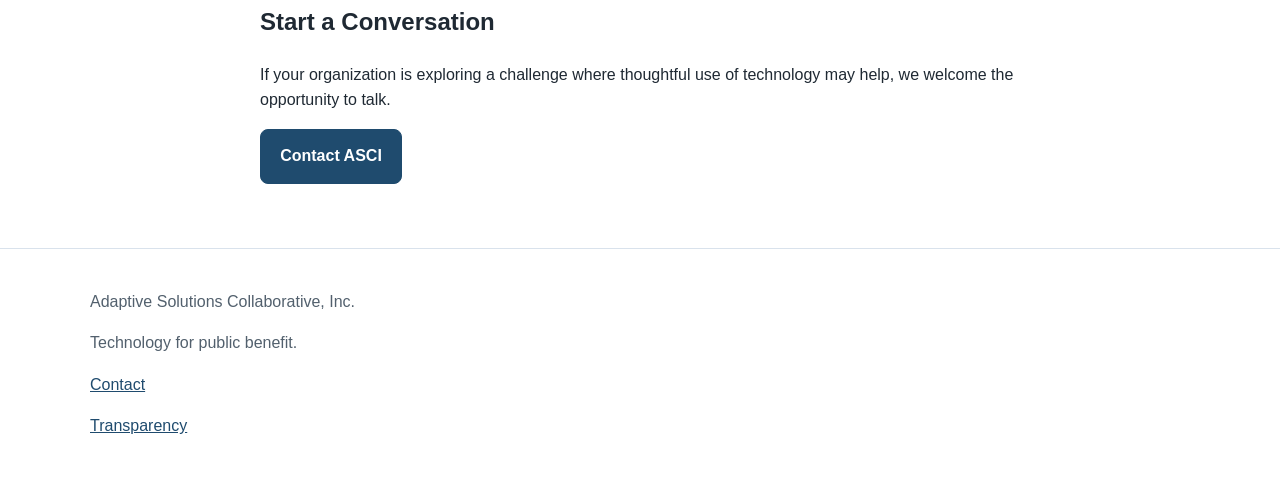
==== commit 595fe01f: "Merge pull request #15 from Adaptive-Solutions-Collaborative-Inc/release/icon Improved LOGO" ====
--- a/index.html
+++ b/index.html
@@ -14,7 +14,21 @@
 <body>
   <header class="site-header">
     <div class="container header-inner">
-      <a class="brand" href="index.html"><img src="img/ASCI-Logo.png" alt="Adaptive Solutions Collaborative, Inc. Logo"> <span>ASCI</span></a>
+      <a href="index.html" class="brand-link">
+        <div class="logo-lockup">
+          <img src="img/ASCI-Logo.png" alt="ASCI logo icon" class="logo-icon" />
+      
+          <div class="logo-divider"></div>
+      
+          <div class="logo-text">
+            <div class="logo-name">
+              Adaptive Solutions<br />
+              Collaborative, Inc.
+            </div>
+            <div class="logo-tagline">Technology for Public Good</div>
+          </div>
+        </div>
+      </a>
       <button class="nav-toggle" aria-expanded="false" aria-controls="site-nav">
         Menu
       </button>
--- a/css/style.css
+++ b/css/style.css
@@ -58,24 +58,36 @@
   flex-wrap: wrap;
 }
 
-.brand {
-  text-decoration: none;
-  color: var(--text);
+/* New Brand Header Styles */
+.brand-link {
+  text-decoration: none;
+  color: inherit;
+}
+
+.logo-lockup {
+  display: flex;
+  align-items: center;
+  gap: 16px;
+}
+
+.logo-icon {
+  height: 60px;
+}
+
+.logo-divider {
+  border-left: 1px solid var(--border);
+  height: 50px;
+}
+
+.logo-name {
+  font-size: 1.1rem;
   font-weight: 700;
-  display: flex;
-  flex-direction: column;
-  align-items: center;
-}
-
-.brand span {
-  font-size: 0.8rem;
-  line-height: 1;
-  padding-top: 4px;
-}
-
-.brand img {
-  height: 40px;
-  vertical-align: middle;
+  line-height: 1.2;
+}
+
+.logo-tagline {
+  font-size: 0.9rem;
+  color: var(--muted);
 }
 
 .nav-list {
@@ -190,4 +202,40 @@
   .section {
     padding: 3rem 0;
   }
-}
+
+  .site-header .container {
+    justify-content: center;
+  }
+
+  .logo-lockup {
+    flex-direction: column;
+    align-items: center;
+    gap: 12px;
+    text-align: center;
+  }
+
+  .logo-divider {
+    display: none;
+  }
+
+  .logo-icon {
+    height: auto;
+    width: 150px;
+  }
+
+  .logo-name {
+    font-size: 1.2rem;
+  }
+
+  .logo-tagline {
+    font-size: 1rem;
+  }
+
+  .nav-toggle {
+    display: none; /* Assuming the new header replaces nav on mobile */
+  }
+
+  .site-nav {
+    display: none; /* Assuming the new header replaces nav on mobile */
+  }
+}
